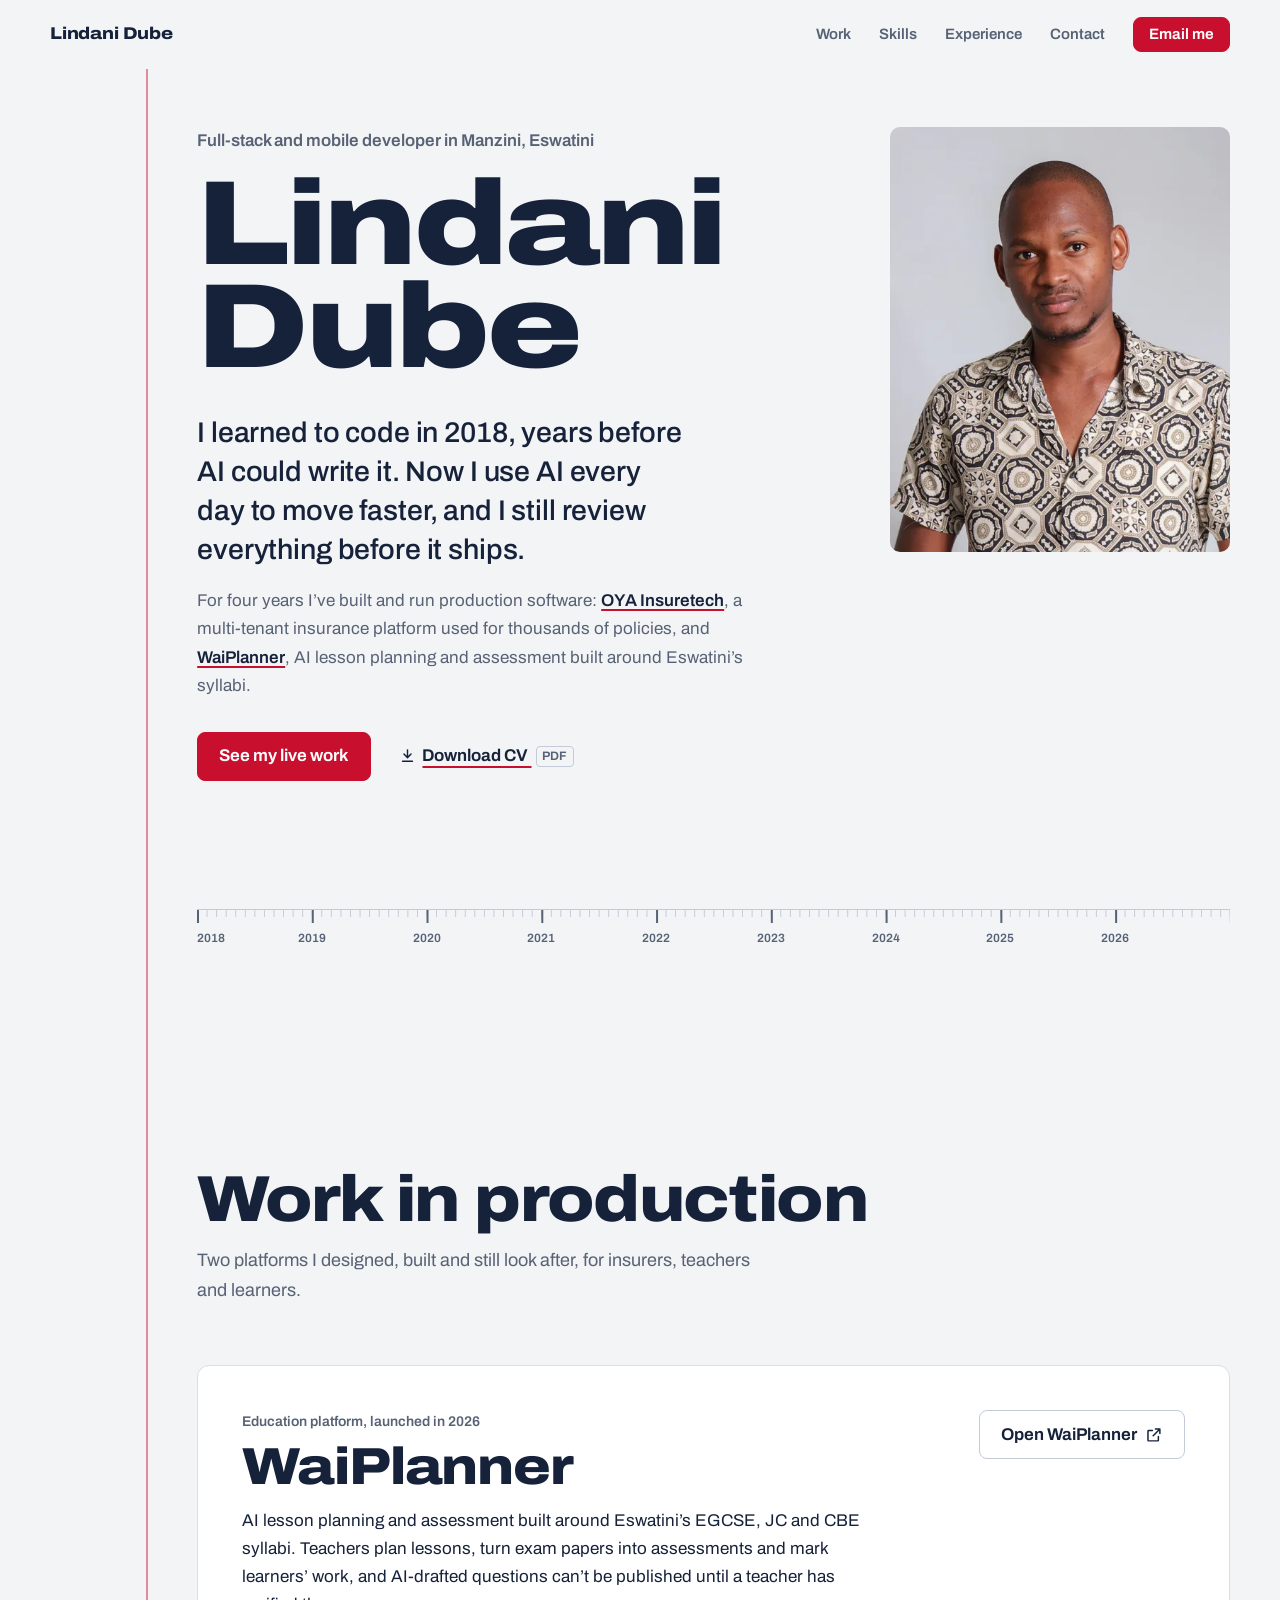
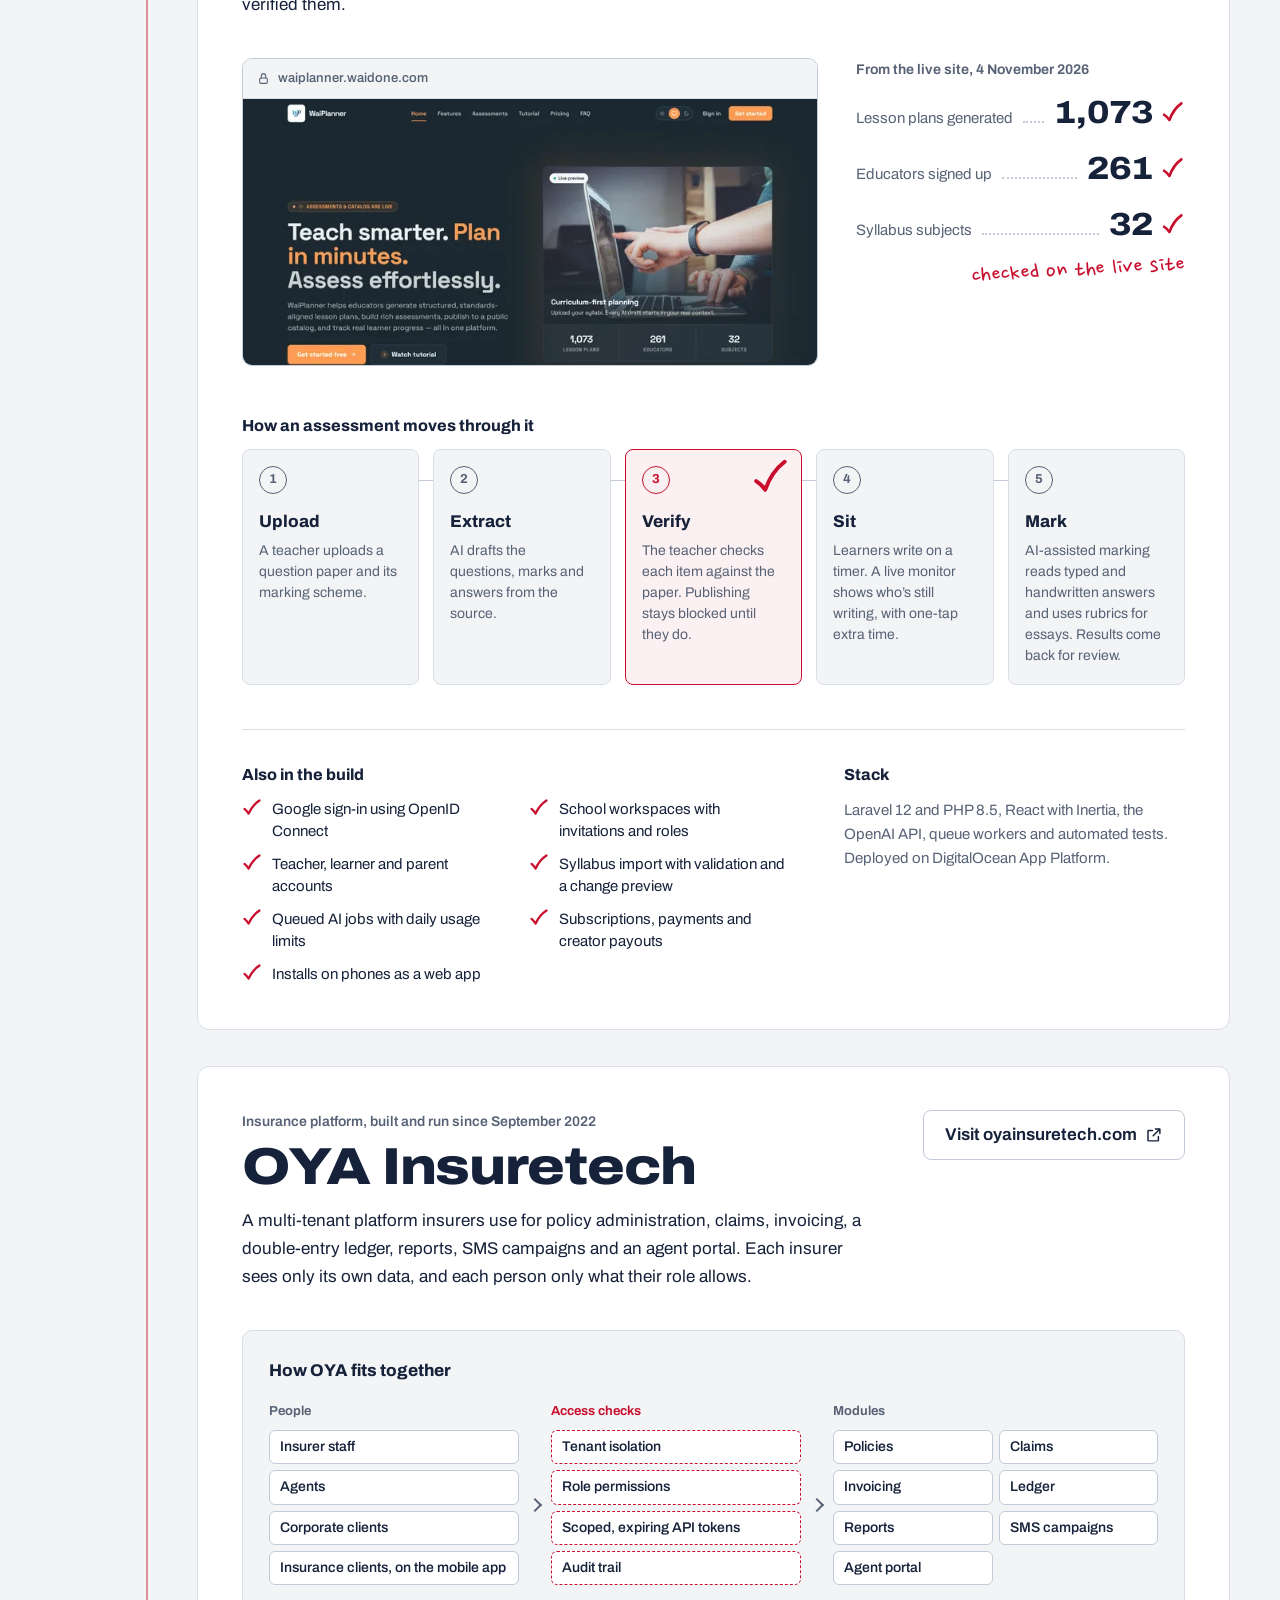
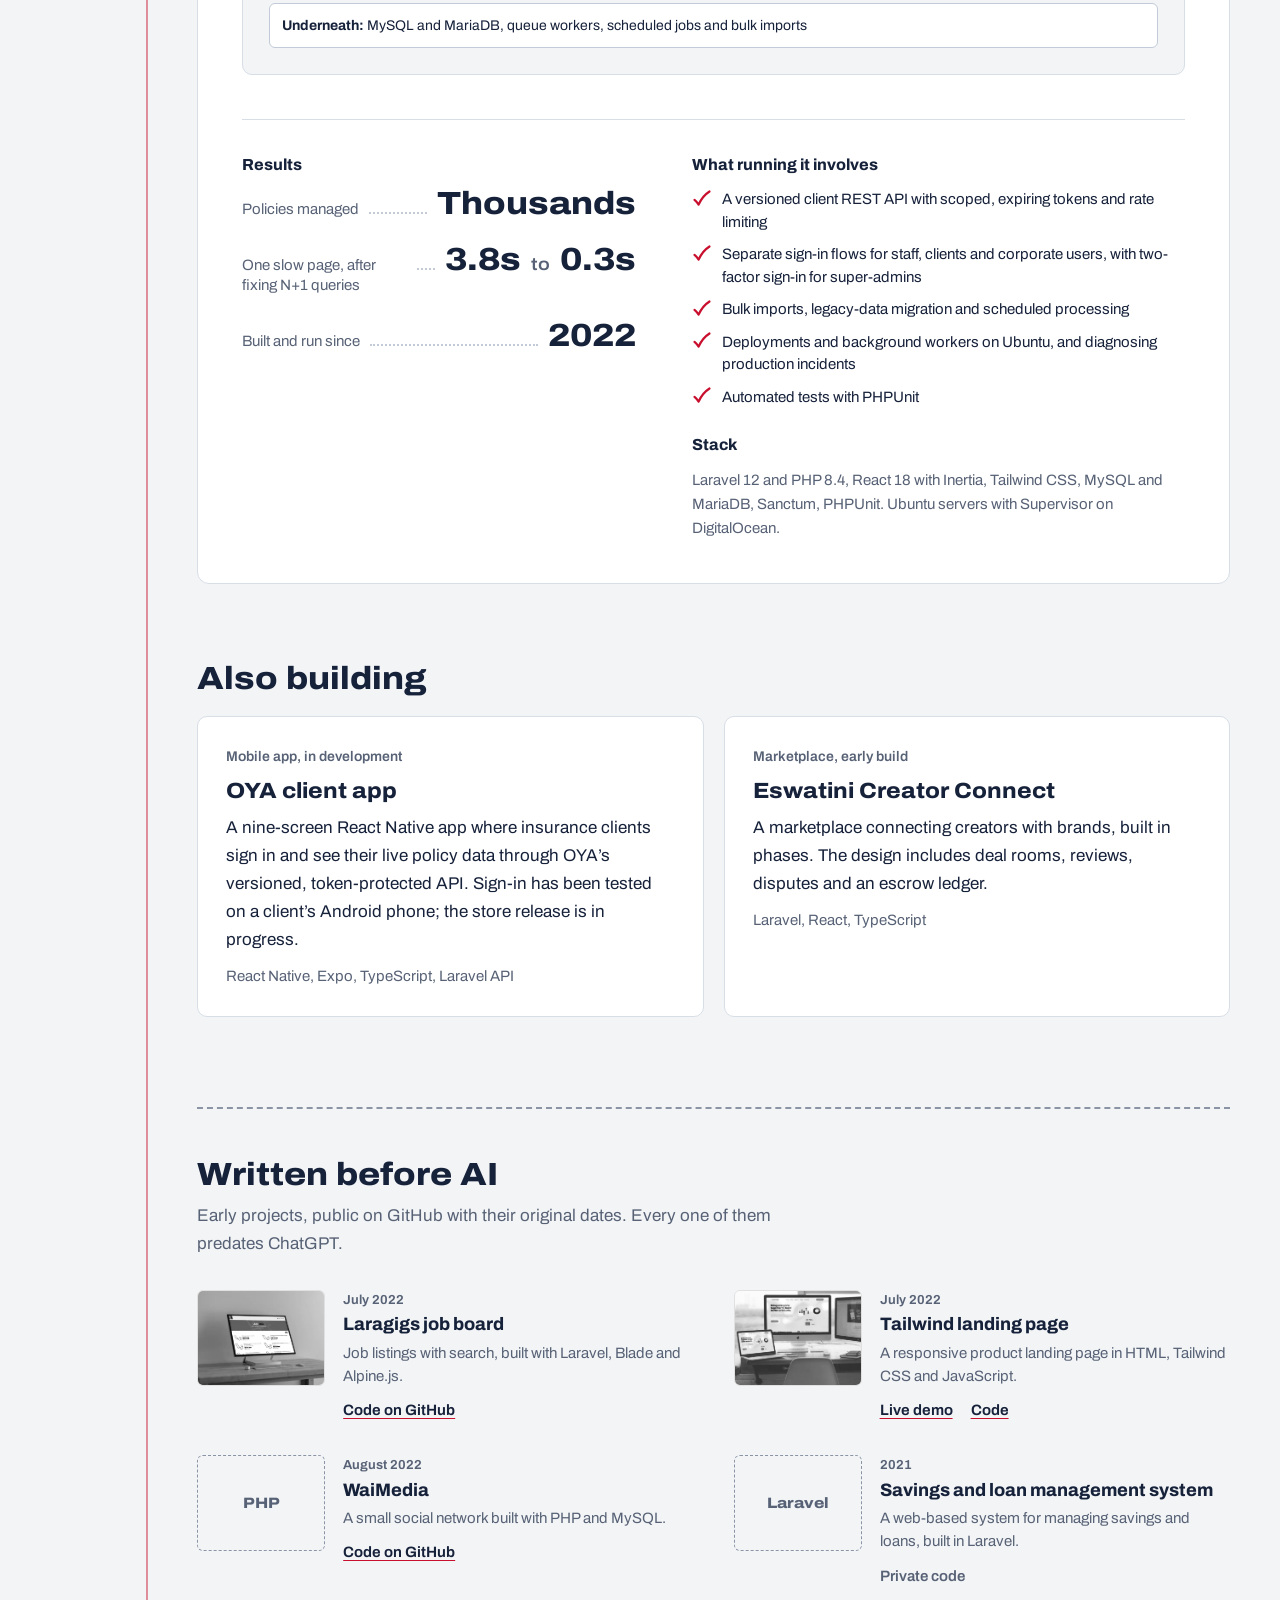
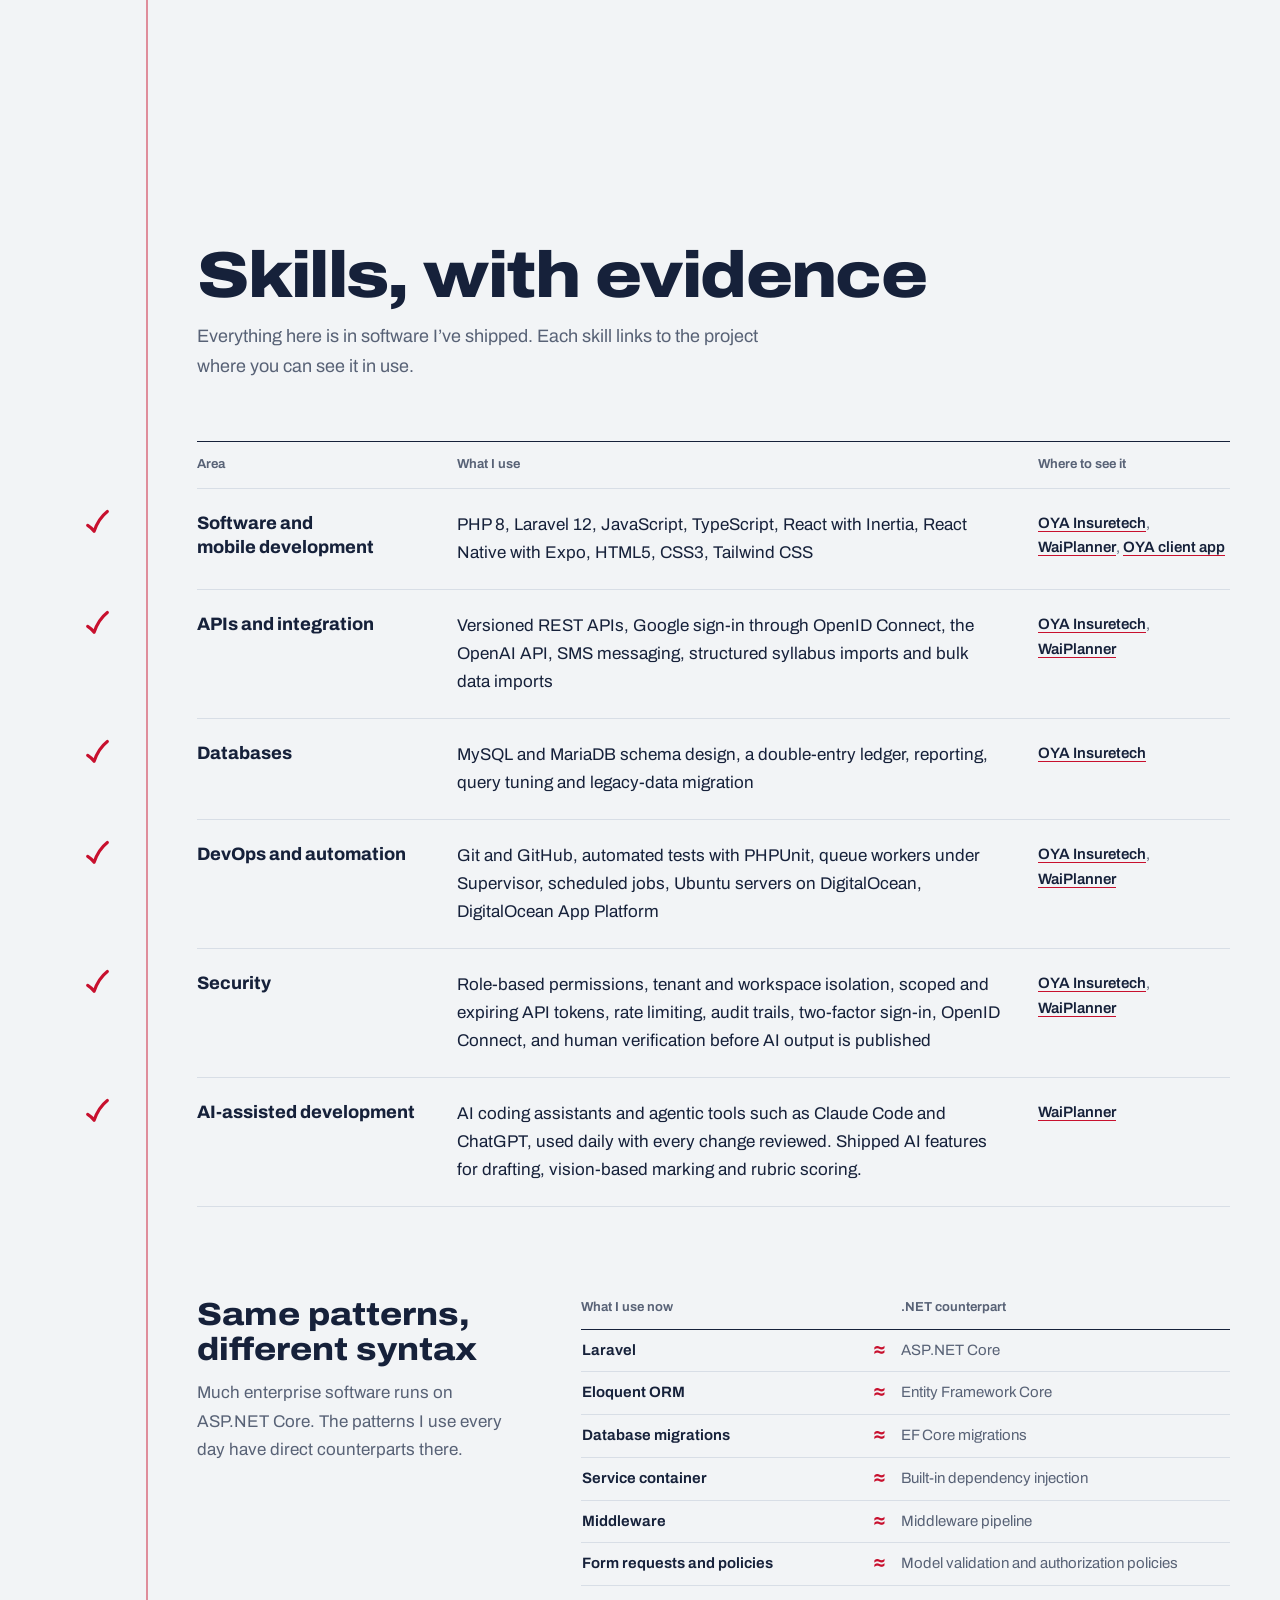
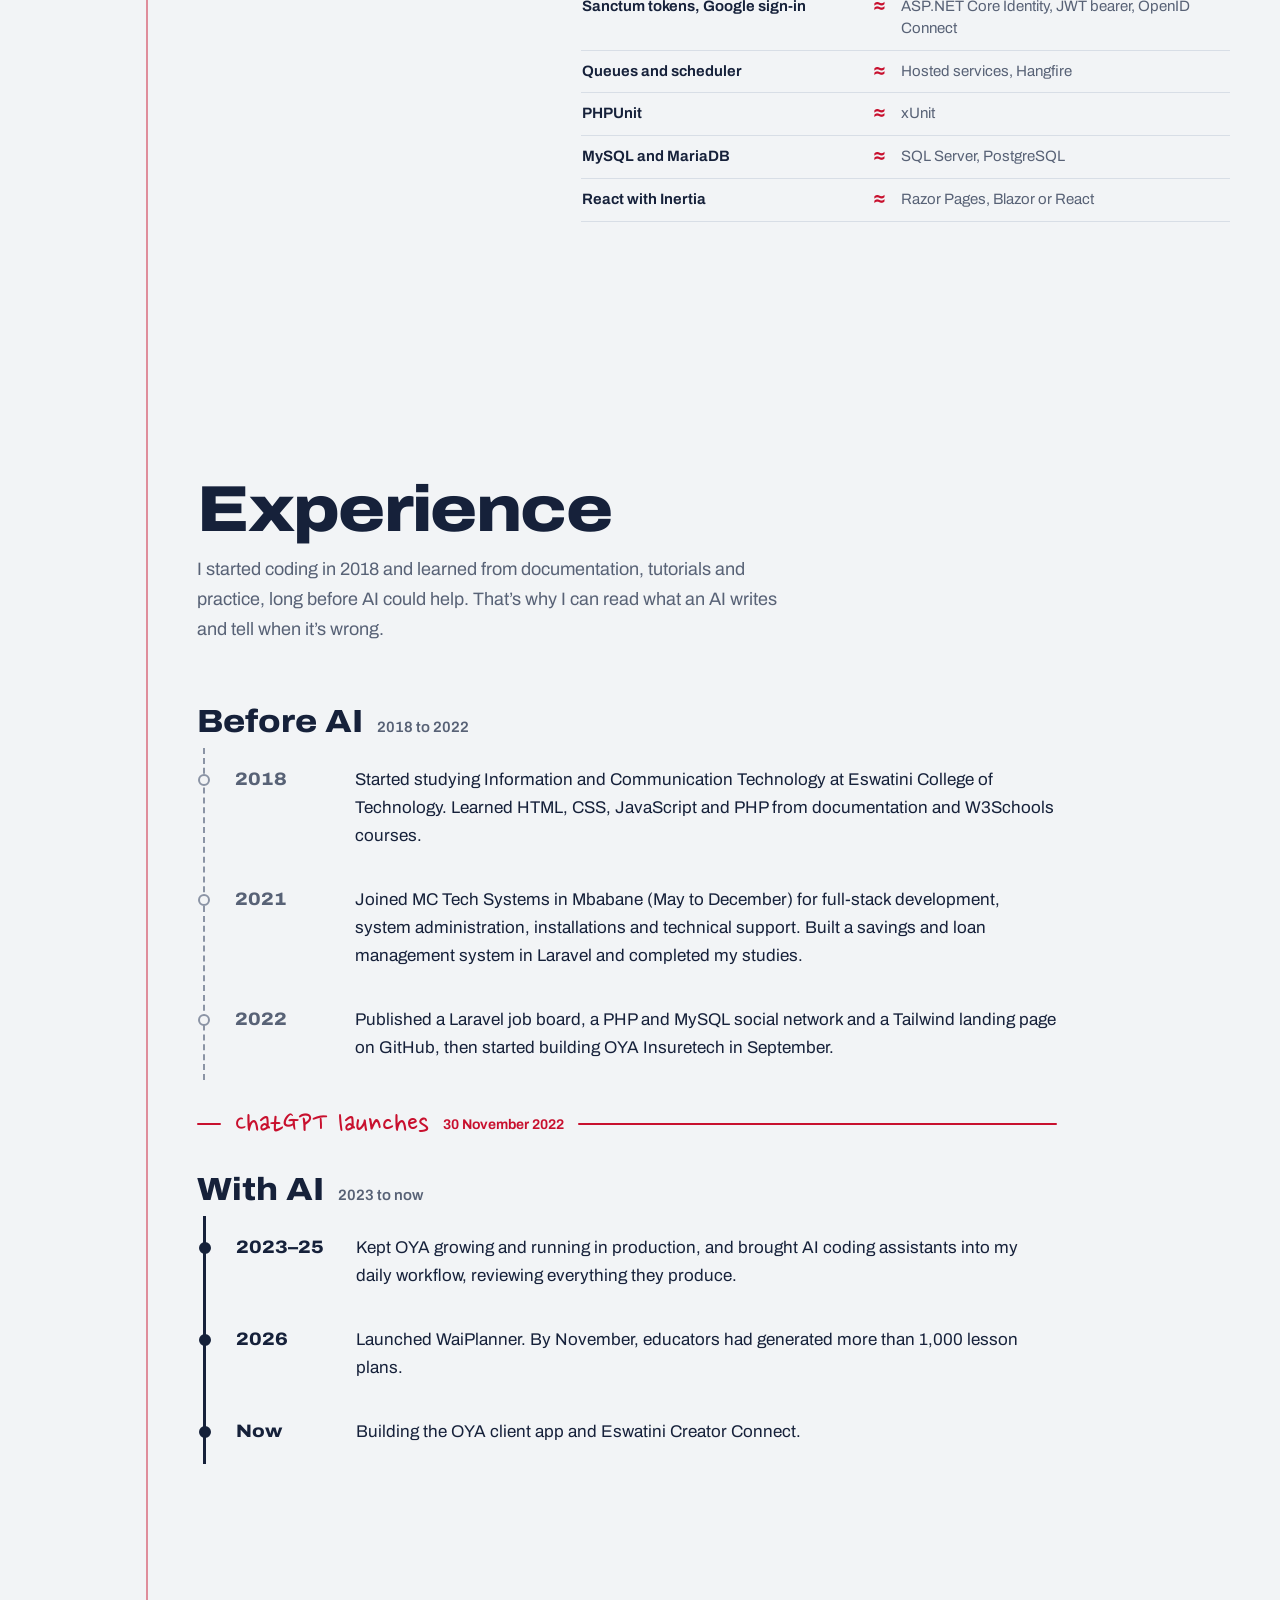
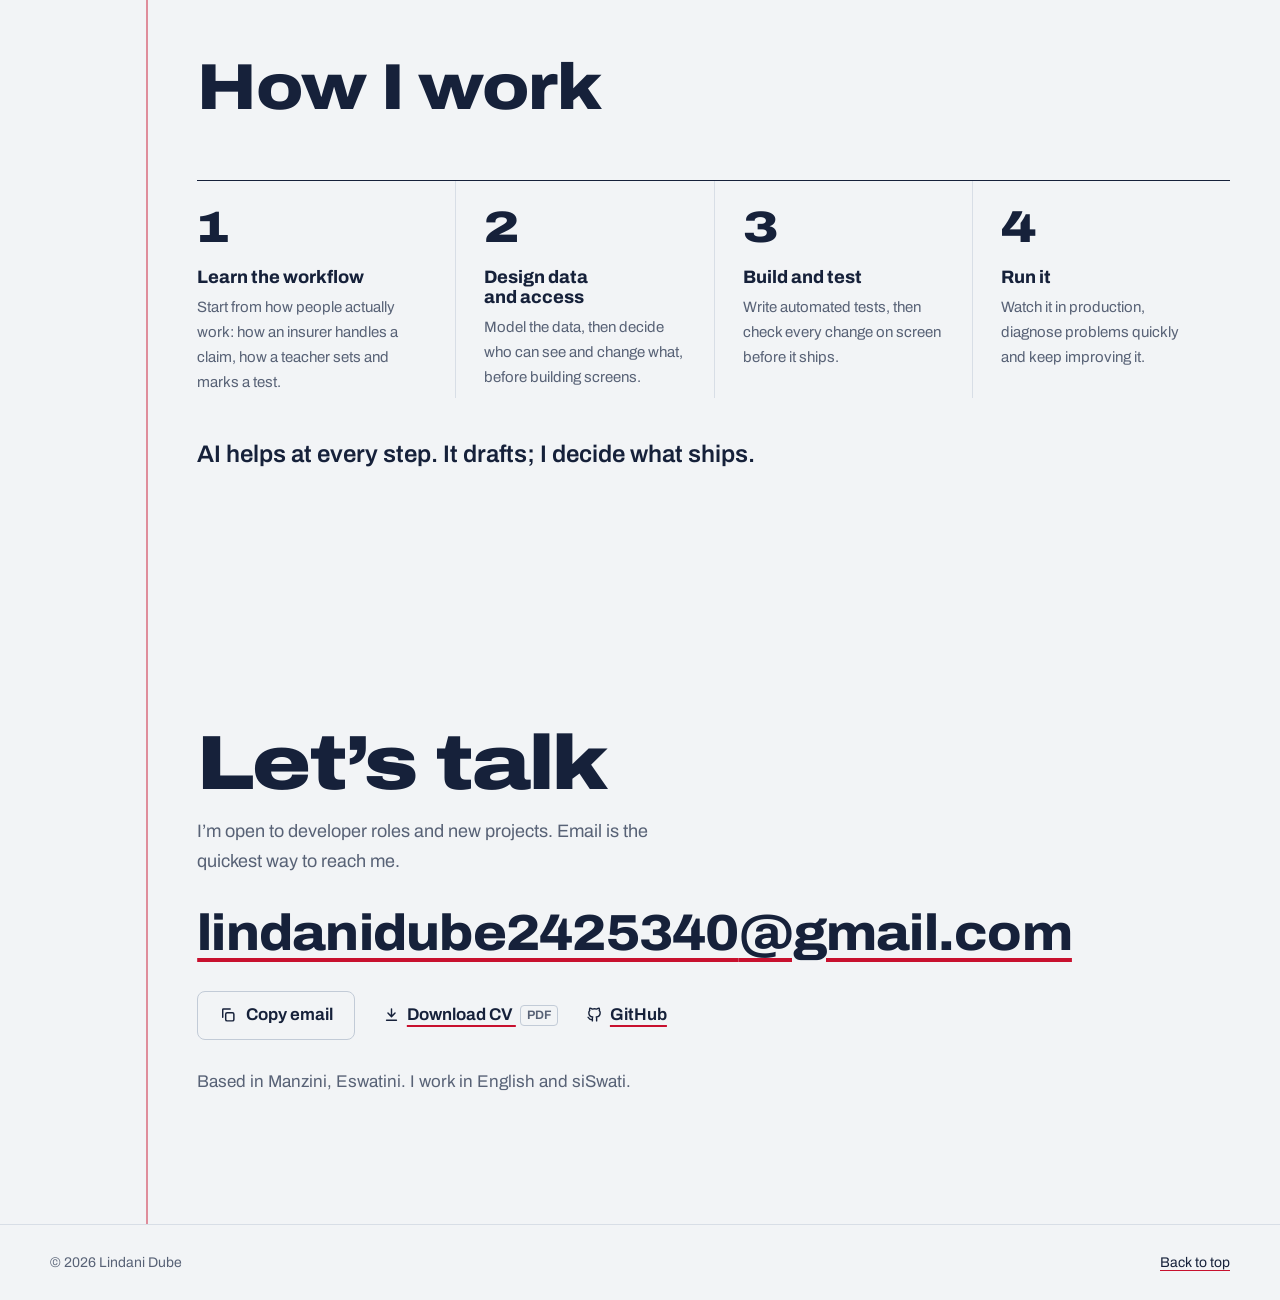
==== index.html @ 98190cbb "Publish portfolio site Static copy of the portfolio redesign from the private my-portfolio repo: pag" ====
<!doctype html>
<html lang="en">
  <head>
    <meta charset="utf-8" />
    <meta name="viewport" content="width=device-width, initial-scale=1" />
    <title>Lindani Dube | Full-stack and Mobile Developer, Eswatini</title>
    <meta
      name="description"
      content="Full-stack and mobile developer in Manzini, Eswatini, coding since 2018. I build and run production systems: OYA Insuretech, a multi-tenant insurance platform, and WaiPlanner, AI lesson planning and assessment for Eswatini's syllabi."
    />
    <meta name="author" content="Lindani Dube" />
    <meta name="color-scheme" content="light dark" />
    <meta name="theme-color" content="#f2f4f6" media="(prefers-color-scheme: light)" />
    <meta name="theme-color" content="#0f1522" media="(prefers-color-scheme: dark)" />
    <meta property="og:type" content="profile" />
    <meta property="og:title" content="Lindani Dube, full-stack and mobile developer" />
    <meta
      property="og:description"
      content="Coding since 2018, years before AI could write it. I build and run OYA Insuretech and WaiPlanner."
    />
    <link rel="icon" href="svgs/favicon.svg" type="image/svg+xml" />
    <link rel="alternate icon" href="svgs/favicon.ico" />
    <link rel="preconnect" href="https://fonts.googleapis.com" />
    <link rel="preconnect" href="https://fonts.gstatic.com" crossorigin />
    <link
      rel="stylesheet"
      href="https://fonts.googleapis.com/css2?family=Archivo:wdth,wght@62..125,100..900&family=Nanum+Pen+Script&display=swap"
    />
    <link rel="stylesheet" href="style.css" />
    <script>
      document.documentElement.classList.add("js");
      // If script.js never runs, drop the animation gate so the timeline still shows.
      setTimeout(function () {
        if (!window.__portfolioReady) document.documentElement.classList.remove("js");
      }, 3000);
    </script>
    <script src="script.js" defer></script>
    <script type="application/ld+json">
      {
        "@context": "https://schema.org",
        "@type": "Person",
        "name": "Lindani Dube",
        "jobTitle": "Full-stack and mobile developer",
        "email": "mailto:lindanidube2425340@gmail.com",
        "address": {
          "@type": "PostalAddress",
          "addressLocality": "Manzini",
          "addressCountry": "SZ"
        },
        "alumniOf": {
          "@type": "CollegeOrUniversity",
          "name": "Eswatini College of Technology"
        },
        "knowsLanguage": ["English", "siSwati"],
        "sameAs": ["https://github.com/LixnSwizz"],
        "knowsAbout": [
          "Laravel",
          "PHP",
          "React",
          "React Native",
          "TypeScript",
          "MySQL",
          "REST APIs",
          "OpenID Connect",
          "AI-assisted software development"
        ]
      }
    </script>
  </head>
  <body>
    <svg class="sprite" aria-hidden="true" xmlns="http://www.w3.org/2000/svg">
      <symbol id="i-external" viewBox="0 0 24 24">
        <path d="M14 4h6v6M20 4l-9 9M18 14v5a1 1 0 0 1-1 1H5a1 1 0 0 1-1-1V7a1 1 0 0 1 1-1h5" />
      </symbol>
      <symbol id="i-tick" viewBox="0 0 32 32">
        <path d="M4 17.5c2.6 2 4.7 4.4 6.6 7.4C14.5 16.3 19.6 9.3 28 4" />
      </symbol>
      <symbol id="i-copy" viewBox="0 0 24 24">
        <rect x="9" y="9" width="11" height="11" rx="2" />
        <path d="M5 15V5a1 1 0 0 1 1-1h9" />
      </symbol>
      <symbol id="i-download" viewBox="0 0 24 24">
        <path d="M12 4v11M7 10l5 5 5-5M5 20h14" />
      </symbol>
      <symbol id="i-github" viewBox="0 0 24 24">
        <path
          d="M9 19c-4.3 1.4-4.3-2.5-6-3m12 5v-3.5c0-1 .1-1.4-.5-2 2.8-.3 5.5-1.4 5.5-6a4.6 4.6 0 0 0-1.3-3.2 4.2 4.2 0 0 0-.1-3.2s-1.1-.3-3.5 1.3a12.3 12.3 0 0 0-6.2 0C6.5 2.8 5.4 3.1 5.4 3.1a4.2 4.2 0 0 0-.1 3.2A4.6 4.6 0 0 0 4 9.5c0 4.6 2.7 5.7 5.5 6-.6.6-.6 1.2-.5 2V21"
        />
      </symbol>
      <symbol id="i-lock" viewBox="0 0 24 24">
        <rect x="5" y="11" width="14" height="10" rx="2" />
        <path d="M8 11V7a4 4 0 0 1 8 0v4" />
      </symbol>
    </svg>

    <a class="skip-link" href="#main">Skip to content</a>

    <header class="site-header">
      <div class="wrap header-bar">
        <a class="wordmark" href="#top">Lindani Dube</a>
        <button
          class="nav-toggle"
          type="button"
          aria-expanded="false"
          aria-controls="site-nav"
        >
          Menu
        </button>
        <nav class="site-nav" id="site-nav" aria-label="Main">
          <a href="#work">Work</a>
          <a href="#skills">Skills</a>
          <a href="#experience">Experience</a>
          <a href="#contact">Contact</a>
          <a class="btn btn-small" href="mailto:lindanidube2425340@gmail.com">Email me</a>
        </nav>
      </div>
    </header>

    <main id="main" class="script">
      <!-- Hero -->
      <section class="hero" id="top" aria-labelledby="name">
        <div class="wrap row">
          <div class="body hero-grid">
            <div class="hero-text">
              <p class="hero-role">Full-stack and mobile developer in Manzini, Eswatini</p>
              <h1 class="name" id="name">Lindani <br />Dube</h1>
              <p class="lede">
                I learned to code in 2018, years before AI could write it. Now I
                use AI every day to move faster, and I still review everything
                before it ships.
              </p>
              <p class="hero-support">
                For four years I’ve built and run production software:
                <a href="#oya">OYA Insuretech</a>, a multi-tenant insurance
                platform used for thousands of policies, and
                <a href="#waiplanner">WaiPlanner</a>, AI lesson planning and
                assessment built around Eswatini’s syllabi.
              </p>
              <div class="hero-actions">
                <a class="btn" href="#work">See my live work</a>
                <a class="link link-icon" href="data/lindani-dube-resume.pdf" download
                  ><svg class="icon" aria-hidden="true"><use href="#i-download" /></svg>Download CV
                  <span class="link-note">PDF</span></a
                >
              </div>
            </div>

            <figure class="portrait">
              <picture>
                <source
                  type="image/webp"
                  srcset="images/lindani-dube-480.webp 480w, images/lindani-dube-960.webp 960w"
                  sizes="(min-width: 760px) 340px, 300px"
                />
                <img
                  src="images/lindani-dube-960.jpg"
                  width="960"
                  height="1200"
                  fetchpriority="high"
                  alt="Lindani Dube in a patterned short-sleeved shirt against a grey studio background"
                />
              </picture>
            </figure>

            <div
              class="ruler"
              role="img"
              aria-label="Timeline from 2018 to 2026: I started coding in 2018, about four years before ChatGPT launched on 30 November 2022, and I have built with AI tools for the four years since."
            >
              <span class="ruler-scale"></span>
              <span class="ruler-line ruler-pencil"></span>
              <span class="ruler-line ruler-ink"></span>
              <span class="ruler-dot ruler-start"></span>
              <span class="ruler-dot ruler-now"></span>
              <span class="ruler-ai">
                <span class="ruler-ai-label">
                  <span class="pen">ChatGPT launches</span>
                  <small>30 Nov 2022</small>
                </span>
              </span>
              <span class="ruler-caption ruler-caption-before">
                <span class="long">Four years of coding before it</span>
                <span class="short">Before AI</span>
              </span>
              <span class="ruler-caption ruler-caption-after">
                <span class="long">Four years building with it</span>
                <span class="short">With AI</span>
              </span>
              <span class="ruler-now-label">Now</span>
              <span class="ruler-year ruler-year-first" style="--i: 0">2018</span>
              <span class="ruler-year minor" style="--i: 1">2019</span>
              <span class="ruler-year" style="--i: 2">2020</span>
              <span class="ruler-year minor" style="--i: 3">2021</span>
              <span class="ruler-year" style="--i: 4">2022</span>
              <span class="ruler-year minor" style="--i: 5">2023</span>
              <span class="ruler-year" style="--i: 6">2024</span>
              <span class="ruler-year minor" style="--i: 7">2025</span>
              <span class="ruler-year" style="--i: 8">2026</span>
            </div>
          </div>
        </div>
      </section>

      <!-- Work -->
      <section class="section" id="work" aria-labelledby="work-title">
        <div class="wrap row">
          <div class="body">
            <header class="section-head">
              <h2 id="work-title">Work in production</h2>
              <p>
                Two platforms I designed, built and still look after, for
                insurers, teachers and learners.
              </p>
            </header>

            <!-- WaiPlanner -->
            <article class="sheet case" id="waiplanner" aria-labelledby="wp-title">
              <div class="case-head">
                <div class="case-intro">
                  <p class="case-meta">Education platform, launched in 2026</p>
                  <h3 id="wp-title">WaiPlanner</h3>
                  <p class="case-summary">
                    AI lesson planning and assessment built around Eswatini’s
                    EGCSE, JC and CBE syllabi. Teachers plan lessons, turn exam
                    papers into assessments and mark learners’ work, and
                    AI-drafted questions can’t be published until a teacher has
                    verified them.
                  </p>
                </div>
                <a
                  class="btn btn-quiet"
                  href="https://waiplanner.waidone.com"
                  target="_blank"
                  rel="noopener"
                  >Open WaiPlanner
                  <svg class="icon" aria-hidden="true"><use href="#i-external" /></svg
                  ><span class="sr-only"> (opens in a new tab)</span></a
                >
              </div>

              <div class="case-media">
                <figure class="browser">
                  <div class="browser-bar" aria-hidden="true">
                    <svg class="icon"><use href="#i-lock" /></svg>
                    waiplanner.waidone.com
                  </div>
                  <picture>
                    <source
                      type="image/webp"
                      srcset="images/waiplanner-home-720.webp 720w, images/waiplanner-home-1440.webp 1440w"
                      sizes="(min-width: 1024px) 640px, 92vw"
                    />
                    <img
                      src="images/waiplanner-home-1440.jpg"
                      width="1440"
                      height="666"
                      loading="lazy"
                      decoding="async"
                      alt="WaiPlanner’s home page, “Teach smarter. Plan in minutes. Assess effortlessly.”, beside live counts of lesson plans, educators and subjects"
                    />
                  </picture>
                </figure>

                <div class="marks">
                  <p class="marks-title">From the live site, 4 November 2026</p>
                  <dl class="marks-list marks-checked">
                    <div>
                      <dt>Lesson plans generated</dt>
                      <dd>1,073</dd>
                    </div>
                    <div>
                      <dt>Educators signed up</dt>
                      <dd>261</dd>
                    </div>
                    <div>
                      <dt>Syllabus subjects</dt>
                      <dd>32</dd>
                    </div>
                  </dl>
                  <p class="pen-note marks-pen" aria-hidden="true">checked on the live site</p>
                </div>
              </div>

              <div class="flow-block">
                <h4>How an assessment moves through it</h4>
                <ol class="flow">
                  <li>
                    <strong>Upload</strong>
                    <p>A teacher uploads a question paper and its marking scheme.</p>
                  </li>
                  <li>
                    <strong>Extract</strong>
                    <p>AI drafts the questions, marks and answers from the source.</p>
                  </li>
                  <li class="is-check">
                    <strong>Verify</strong>
                    <p>
                      The teacher checks each item against the paper. Publishing
                      stays blocked until they do.
                    </p>
                    <svg class="flow-tick" aria-hidden="true"><use href="#i-tick" /></svg>
                  </li>
                  <li>
                    <strong>Sit</strong>
                    <p>
                      Learners write on a timer. A live monitor shows who’s
                      still writing, with one-tap extra time.
                    </p>
                  </li>
                  <li>
                    <strong>Mark</strong>
                    <p>
                      AI-assisted marking reads typed and handwritten answers
                      and uses rubrics for essays. Results come back for review.
                    </p>
                  </li>
                </ol>
              </div>

              <div class="case-foot">
                <div>
                  <h4>Also in the build</h4>
                  <ul class="ticks ticks-2col">
                    <li>Google sign-in using OpenID Connect</li>
                    <li>School workspaces with invitations and roles</li>
                    <li>Teacher, learner and parent accounts</li>
                    <li>Syllabus import with validation and a change preview</li>
                    <li>Queued AI jobs with daily usage limits</li>
                    <li>Subscriptions, payments and creator payouts</li>
                    <li>Installs on phones as a web app</li>
                  </ul>
                </div>
                <div>
                  <h4>Stack</h4>
                  <p class="stack">
                    Laravel 12 and PHP 8.5, React with Inertia, the OpenAI API,
                    queue workers and automated tests. Deployed on DigitalOcean
                    App Platform.
                  </p>
                </div>
              </div>
            </article>

            <!-- OYA Insuretech -->
            <article class="sheet case" id="oya" aria-labelledby="oya-title">
              <div class="case-head">
                <div class="case-intro">
                  <p class="case-meta">Insurance platform, built and run since September 2022</p>
                  <h3 id="oya-title">OYA Insuretech</h3>
                  <p class="case-summary">
                    A multi-tenant platform insurers use for policy
                    administration, claims, invoicing, a double-entry ledger,
                    reports, SMS campaigns and an agent portal. Each insurer
                    sees only its own data, and each person only what their
                    role allows.
                  </p>
                </div>
                <a
                  class="btn btn-quiet"
                  href="https://oyainsuretech.com"
                  target="_blank"
                  rel="noopener"
                  >Visit oyainsuretech.com
                  <svg class="icon" aria-hidden="true"><use href="#i-external" /></svg
                  ><span class="sr-only"> (opens in a new tab)</span></a
                >
              </div>

              <div class="case-media case-media-full">
                <figure class="system">
                  <figcaption>How OYA fits together</figcaption>
                  <div class="system-cols">
                    <div class="system-col">
                      <p class="system-label">People</p>
                      <ul>
                        <li>Insurer staff</li>
                        <li>Agents</li>
                        <li>Corporate clients</li>
                        <li>Insurance clients, on the mobile app</li>
                      </ul>
                    </div>
                    <div class="system-col system-gate">
                      <p class="system-label">Access checks</p>
                      <ul>
                        <li>Tenant isolation</li>
                        <li>Role permissions</li>
                        <li>Scoped, expiring API tokens</li>
                        <li>Audit trail</li>
                      </ul>
                    </div>
                    <div class="system-col">
                      <p class="system-label">Modules</p>
                      <ul class="system-modules">
                        <li>Policies</li>
                        <li>Claims</li>
                        <li>Invoicing</li>
                        <li>Ledger</li>
                        <li>Reports</li>
                        <li>SMS campaigns</li>
                        <li>Agent portal</li>
                      </ul>
                    </div>
                  </div>
                  <p class="system-base">
                    <strong>Underneath:</strong> MySQL and MariaDB, queue
                    workers, scheduled jobs and bulk imports
                  </p>
                </figure>
              </div>

              <div class="case-foot case-foot-results">
                <div>
                  <h4>Results</h4>
                  <dl class="marks-list">
                    <div>
                      <dt>Policies managed</dt>
                      <dd>Thousands</dd>
                    </div>
                    <div>
                      <dt>One slow page, after fixing N+1 queries</dt>
                      <dd>3.8s <span class="dd-to">to</span> 0.3s</dd>
                    </div>
                    <div>
                      <dt>Built and run since</dt>
                      <dd>2022</dd>
                    </div>
                  </dl>
                </div>
                <div>
                  <h4>What running it involves</h4>
                  <ul class="ticks">
                    <li>A versioned client REST API with scoped, expiring tokens and rate limiting</li>
                    <li>Separate sign-in flows for staff, clients and corporate users, with two-factor sign-in for super-admins</li>
                    <li>Bulk imports, legacy-data migration and scheduled processing</li>
                    <li>Deployments and background workers on Ubuntu, and diagnosing production incidents</li>
                    <li>Automated tests with PHPUnit</li>
                  </ul>
                  <h4 class="foot-subhead">Stack</h4>
                  <p class="stack">
                    Laravel 12 and PHP 8.4, React 18 with Inertia, Tailwind CSS,
                    MySQL and MariaDB, Sanctum, PHPUnit. Ubuntu servers with
                    Supervisor on DigitalOcean.
                  </p>
                </div>
              </div>
            </article>

            <!-- Also building -->
            <div class="also">
              <h3>Also building</h3>
              <div class="also-grid">
                <article class="also-item" id="oya-app">
                  <p class="case-meta">Mobile app, in development</p>
                  <h4>OYA client app</h4>
                  <p>
                    A nine-screen React Native app where insurance clients sign
                    in and see their live policy data through OYA’s versioned,
                    token-protected API. Sign-in has been tested on a client’s
                    Android phone; the store release is in progress.
                  </p>
                  <p class="stack">React Native, Expo, TypeScript, Laravel API</p>
                </article>
                <article class="also-item" id="creator-connect">
                  <p class="case-meta">Marketplace, early build</p>
                  <h4>Eswatini Creator Connect</h4>
                  <p>
                    A marketplace connecting creators with brands, built in
                    phases. The design includes deal rooms, reviews, disputes
                    and an escrow ledger.
                  </p>
                  <p class="stack">Laravel, React, TypeScript</p>
                </article>
              </div>
            </div>

            <!-- Before AI -->
            <div class="before-ai" id="before-ai">
              <div class="before-ai-head">
                <h3>Written before AI</h3>
                <p>
                  Early projects, public on GitHub with their original dates.
                  Every one of them predates ChatGPT.
                </p>
              </div>
              <ul class="archive">
                <li class="archive-item">
                  <img
                    class="archive-thumb"
                    src="images/laragigs.webp"
                    width="591"
                    height="443"
                    loading="lazy"
                    decoding="async"
                    alt="Laragigs job board shown on a desktop monitor"
                  />
                  <div>
                    <p class="archive-date"><time datetime="2022-07">July 2022</time></p>
                    <h4>Laragigs job board</h4>
                    <p>Job listings with search, built with Laravel, Blade and Alpine.js.</p>
                    <p class="archive-links">
                      <a href="https://github.com/LixnSwizz/job-listing-app" target="_blank" rel="noopener"
                        >Code on GitHub<span class="sr-only"> (opens in a new tab)</span></a
                      >
                    </p>
                  </div>
                </li>
                <li class="archive-item">
                  <img
                    class="archive-thumb"
                    src="images/landing-page.webp"
                    width="591"
                    height="443"
                    loading="lazy"
                    decoding="async"
                    alt="Product landing page shown on a laptop and a desktop monitor"
                  />
                  <div>
                    <p class="archive-date"><time datetime="2022-07">July 2022</time></p>
                    <h4>Tailwind landing page</h4>
                    <p>A responsive product landing page in HTML, Tailwind CSS and JavaScript.</p>
                    <p class="archive-links">
                      <a href="https://tailwind-landing-page.pages.dev/" target="_blank" rel="noopener"
                        >Live demo<span class="sr-only"> (opens in a new tab)</span></a
                      >
                      <a href="https://github.com/LixnSwizz/tailwind-landing-page" target="_blank" rel="noopener"
                        >Code<span class="sr-only"> on GitHub (opens in a new tab)</span></a
                      >
                    </p>
                  </div>
                </li>
                <li class="archive-item">
                  <span class="archive-thumb archive-glyph" aria-hidden="true">PHP</span>
                  <div>
                    <p class="archive-date"><time datetime="2022-08">August 2022</time></p>
                    <h4>WaiMedia</h4>
                    <p>A small social network built with PHP and MySQL.</p>
                    <p class="archive-links">
                      <a href="https://github.com/LixnSwizz/WaiMedia" target="_blank" rel="noopener"
                        >Code on GitHub<span class="sr-only"> (opens in a new tab)</span></a
                      >
                    </p>
                  </div>
                </li>
                <li class="archive-item">
                  <span class="archive-thumb archive-glyph" aria-hidden="true">Laravel</span>
                  <div>
                    <p class="archive-date"><time datetime="2021">2021</time></p>
                    <h4>Savings and loan management system</h4>
                    <p>A web-based system for managing savings and loans, built in Laravel.</p>
                    <p class="archive-links"><span>Private code</span></p>
                  </div>
                </li>
              </ul>
            </div>
          </div>
        </div>
      </section>

      <!-- Skills -->
      <section class="section" id="skills" aria-labelledby="skills-title">
        <div class="wrap row">
          <div class="body">
            <header class="section-head">
              <h2 id="skills-title">Skills, with evidence</h2>
              <p>
                Everything here is in software I’ve shipped. Each skill links to
                the project where you can see it in use.
              </p>
            </header>

            <div class="evidence">
              <div class="evidence-head" aria-hidden="true">
                <span>Area</span><span>What I use</span><span>Where to see it</span>
              </div>
              <div class="evidence-row">
                <h3>Software and mobile development</h3>
                <p>
                  PHP 8, Laravel 12, JavaScript, TypeScript, React with Inertia,
                  React Native with Expo, HTML5, CSS3, Tailwind CSS
                </p>
                <p class="evidence-where">
                  <a href="#oya">OYA Insuretech</a>, <a href="#waiplanner">WaiPlanner</a>,
                  <a href="#oya-app">OYA client app</a>
                </p>
              </div>
              <div class="evidence-row">
                <h3>APIs and integration</h3>
                <p>
                  Versioned REST APIs, Google sign-in through OpenID Connect,
                  the OpenAI API, SMS messaging, structured syllabus imports and
                  bulk data imports
                </p>
                <p class="evidence-where">
                  <a href="#oya">OYA Insuretech</a>, <a href="#waiplanner">WaiPlanner</a>
                </p>
              </div>
              <div class="evidence-row">
                <h3>Databases</h3>
                <p>
                  MySQL and MariaDB schema design, a double-entry ledger,
                  reporting, query tuning and legacy-data migration
                </p>
                <p class="evidence-where"><a href="#oya">OYA Insuretech</a></p>
              </div>
              <div class="evidence-row">
                <h3>DevOps and automation</h3>
                <p>
                  Git and GitHub, automated tests with PHPUnit, queue workers
                  under Supervisor, scheduled jobs, Ubuntu servers on
                  DigitalOcean, DigitalOcean App Platform
                </p>
                <p class="evidence-where">
                  <a href="#oya">OYA Insuretech</a>, <a href="#waiplanner">WaiPlanner</a>
                </p>
              </div>
              <div class="evidence-row">
                <h3>Security</h3>
                <p>
                  Role-based permissions, tenant and workspace isolation, scoped
                  and expiring API tokens, rate limiting, audit trails,
                  two-factor sign-in, OpenID Connect, and human verification
                  before AI output is published
                </p>
                <p class="evidence-where">
                  <a href="#oya">OYA Insuretech</a>, <a href="#waiplanner">WaiPlanner</a>
                </p>
              </div>
              <div class="evidence-row">
                <h3>AI-assisted development</h3>
                <p>
                  AI coding assistants and agentic tools such as Claude Code and
                  ChatGPT, used daily with every change reviewed. Shipped AI
                  features for drafting, vision-based marking and rubric scoring.
                </p>
                <p class="evidence-where"><a href="#waiplanner">WaiPlanner</a></p>
              </div>
            </div>

            <div class="bridge">
              <div class="bridge-intro">
                <h3>Same patterns, different syntax</h3>
                <p>
                  Much enterprise software runs on ASP.NET Core. The patterns I
                  use every day have direct counterparts there.
                </p>
              </div>
              <table class="bridge-table">
                <thead>
                  <tr>
                    <th scope="col">What I use now</th>
                    <th scope="col">.NET counterpart</th>
                  </tr>
                </thead>
                <tbody>
                  <tr><td>Laravel</td><td>ASP.NET Core</td></tr>
                  <tr><td>Eloquent ORM</td><td>Entity Framework Core</td></tr>
                  <tr><td>Database migrations</td><td>EF Core migrations</td></tr>
                  <tr><td>Service container</td><td>Built-in dependency injection</td></tr>
                  <tr><td>Middleware</td><td>Middleware pipeline</td></tr>
                  <tr><td>Form requests and policies</td><td>Model validation and authorization policies</td></tr>
                  <tr><td>Sanctum tokens, Google sign-in</td><td>ASP.NET Core Identity, JWT bearer, OpenID Connect</td></tr>
                  <tr><td>Queues and scheduler</td><td>Hosted services, Hangfire</td></tr>
                  <tr><td>PHPUnit</td><td>xUnit</td></tr>
                  <tr><td>MySQL and MariaDB</td><td>SQL Server, PostgreSQL</td></tr>
                  <tr><td>React with Inertia</td><td>Razor Pages, Blazor or React</td></tr>
                </tbody>
              </table>
            </div>
          </div>
        </div>
      </section>

      <!-- Experience -->
      <section class="section" id="experience" aria-labelledby="experience-title">
        <div class="wrap row">
          <div class="body">
            <header class="section-head">
              <h2 id="experience-title">Experience</h2>
              <p>
                I started coding in 2018 and learned from documentation,
                tutorials and practice, long before AI could help. That’s why I
                can read what an AI writes and tell when it’s wrong.
              </p>
            </header>

            <div class="story">
              <div class="era era-before">
                <h3 class="era-name">Before AI <span>2018 to 2022</span></h3>
                <ol class="story-items">
                  <li>
                    <span class="story-year">2018</span>
                    <p>
                      Started studying Information and Communication Technology
                      at Eswatini College of Technology. Learned HTML, CSS,
                      JavaScript and PHP from documentation and W3Schools courses.
                    </p>
                  </li>
                  <li>
                    <span class="story-year">2021</span>
                    <p>
                      Joined MC Tech Systems in Mbabane (May to December) for
                      full-stack development, system administration,
                      installations and technical support. Built a savings and
                      loan management system in Laravel and completed my
                      studies.
                    </p>
                  </li>
                  <li>
                    <span class="story-year">2022</span>
                    <p>
                      Published a Laravel job board, a PHP and MySQL social
                      network and a Tailwind landing page on GitHub, then
                      started building OYA Insuretech in September.
                    </p>
                  </li>
                </ol>
              </div>

              <p class="era-break">
                <span class="pen">ChatGPT launches</span>
                <span class="era-break-date">30 November 2022</span>
              </p>

              <div class="era era-with">
                <h3 class="era-name">With AI <span>2023 to now</span></h3>
                <ol class="story-items">
                  <li>
                    <span class="story-year">2023–25</span>
                    <p>
                      Kept OYA growing and running in production, and brought AI
                      coding assistants into my daily workflow, reviewing
                      everything they produce.
                    </p>
                  </li>
                  <li>
                    <span class="story-year">2026</span>
                    <p>
                      Launched WaiPlanner. By November, educators had generated
                      more than 1,000 lesson plans.
                    </p>
                  </li>
                  <li>
                    <span class="story-year">Now</span>
                    <p>Building the OYA client app and Eswatini Creator Connect.</p>
                  </li>
                </ol>
              </div>
            </div>
          </div>
        </div>
      </section>

      <!-- How I work -->
      <section class="section section-tight" id="approach" aria-labelledby="approach-title">
        <div class="wrap row">
          <div class="body">
            <header class="section-head">
              <h2 id="approach-title">How I work</h2>
            </header>
            <ol class="steps">
              <li>
                <h3>Learn the workflow</h3>
                <p>
                  Start from how people actually work: how an insurer handles a
                  claim, how a teacher sets and marks a test.
                </p>
              </li>
              <li>
                <h3>Design data and access</h3>
                <p>
                  Model the data, then decide who can see and change what,
                  before building screens.
                </p>
              </li>
              <li>
                <h3>Build and test</h3>
                <p>
                  Write automated tests, then check every change on screen
                  before it ships.
                </p>
              </li>
              <li>
                <h3>Run it</h3>
                <p>
                  Watch it in production, diagnose problems quickly and keep
                  improving it.
                </p>
              </li>
            </ol>
            <p class="approach-note">
              AI helps at every step. It drafts; I decide what ships.
            </p>
          </div>
        </div>
      </section>

      <!-- Contact -->
      <section class="section contact" id="contact" aria-labelledby="contact-title">
        <div class="wrap row">
          <div class="body">
            <h2 id="contact-title">Let’s talk</h2>
            <p class="contact-lede">
              I’m open to developer roles and new projects. Email is the
              quickest way to reach me.
            </p>
            <a class="contact-email" href="mailto:lindanidube2425340@gmail.com"
              >lindanidube2425340<wbr />@gmail.com</a
            >
            <div class="contact-actions">
              <button class="btn btn-quiet copy-btn" type="button" data-copy="lindanidube2425340@gmail.com">
                <svg class="icon" aria-hidden="true"><use href="#i-copy" /></svg>
                <span class="copy-label">Copy email</span>
              </button>
              <a class="link link-icon" href="data/lindani-dube-resume.pdf" download
                ><svg class="icon" aria-hidden="true"><use href="#i-download" /></svg>Download CV
                <span class="link-note">PDF</span></a
              >
              <a class="link link-icon" href="https://github.com/LixnSwizz" target="_blank" rel="noopener"
                ><svg class="icon" aria-hidden="true"><use href="#i-github" /></svg>GitHub<span class="sr-only">
                  (opens in a new tab)</span
                ></a
              >
              <span class="copy-status" role="status" aria-live="polite"></span>
            </div>
            <p class="contact-meta">Based in Manzini, Eswatini. I work in English and siSwati.</p>
          </div>
        </div>
      </section>
    </main>

    <footer class="site-footer">
      <div class="wrap footer-bar">
        <span>© <span id="year">2026</span> Lindani Dube</span>
        <a href="#top">Back to top</a>
      </div>
    </footer>
  </body>
</html>
---- style.css ----
/* ==========================================================================
   Lindani Dube — portfolio
   Concept: a printed answer script, checked by hand with a red pen.
   ========================================================================== */

/* ---------- Tokens ---------- */
:root {
  --paper: #f2f4f6;
  --sheet: #ffffff;
  --ink: #16213a;
  --pencil: #586276;
  --graphite: #8b94a5;
  --rule: #d8dee6;
  --rule-strong: #c2cbd7;
  --marker: #c8102e;
  --marker-wash: rgb(200 16 46 / 0.06);
  --on-marker: #ffffff;

  --font: "Archivo", "Helvetica Neue", Arial, sans-serif;
  --font-pen: "Nanum Pen Script", "Segoe Print", "Bradley Hand", cursive;

  --max: 1180px;
  --gutter: clamp(16px, 4vw, 32px);
  --margin: 96px;
  --body-pad: clamp(24px, 4vw, 56px);

  --tick: url("data:image/svg+xml,%3Csvg xmlns='http://www.w3.org/2000/svg' viewBox='0 0 32 32'%3E%3Cpath d='M4 17.5c2.6 2 4.7 4.4 6.6 7.4C14.5 16.3 19.6 9.3 28 4' fill='none' stroke='%23000' stroke-width='3.6' stroke-linecap='round' stroke-linejoin='round'/%3E%3C/svg%3E");

  color-scheme: light;
}

@media (prefers-color-scheme: dark) {
  :root {
    --paper: #0f1522;
    --sheet: #151d2c;
    --ink: #e8ecf2;
    --pencil: #a0aabb;
    --graphite: #6b778b;
    --rule: #253045;
    --rule-strong: #34405a;
    --marker: #ff5262;
    --marker-wash: rgb(255 82 98 / 0.08);
    --on-marker: #0f1522;
    color-scheme: dark;
  }
}

/* ---------- Base ---------- */
*,
*::before,
*::after {
  box-sizing: border-box;
}

html {
  -webkit-text-size-adjust: 100%;
  scroll-behavior: smooth;
  scroll-padding-top: 84px;
}

body {
  margin: 0;
  background: var(--paper);
  color: var(--ink);
  font-family: var(--font);
  font-size: 1.0625rem;
  line-height: 1.65;
  -webkit-font-smoothing: antialiased;
  text-rendering: optimizeLegibility;
}

img,
picture,
svg {
  display: block;
  max-width: 100%;
}

img {
  height: auto;
}

a {
  color: inherit;
}

h1,
h2,
h3,
h4,
p,
dl,
dd,
figure {
  margin: 0;
}

h1,
h2,
h3,
h4 {
  font-weight: 750;
  line-height: 1.12;
  text-wrap: balance;
}

ul,
ol {
  margin: 0;
  padding: 0;
}

::selection {
  background: var(--marker);
  color: var(--on-marker);
}

:focus-visible {
  outline: 2px solid var(--marker);
  outline-offset: 3px;
  border-radius: 3px;
}

.sr-only {
  position: absolute;
  width: 1px;
  height: 1px;
  padding: 0;
  margin: -1px;
  overflow: hidden;
  clip: rect(0 0 0 0);
  white-space: nowrap;
  border: 0;
}

.sprite {
  position: absolute;
  width: 0;
  height: 0;
  overflow: hidden;
}

.icon {
  display: inline-block;
  width: 1em;
  height: 1em;
  fill: none;
  stroke: currentColor;
  stroke-width: 2;
  stroke-linecap: round;
  stroke-linejoin: round;
  flex: none;
}

.skip-link {
  position: absolute;
  left: 12px;
  top: -64px;
  z-index: 100;
  padding: 10px 16px;
  border-radius: 6px;
  background: var(--ink);
  color: var(--paper);
  font-weight: 650;
  text-decoration: none;
}

.skip-link:focus {
  top: 12px;
}

/* ---------- Layout: the script and its margin ---------- */
.wrap {
  width: min(100% - 2 * var(--gutter), var(--max));
  margin-inline: auto;
}

.row {
  display: grid;
  grid-template-columns: var(--margin) minmax(0, 1fr);
}

.body {
  grid-column: 2;
  min-width: 0;
  padding-left: var(--body-pad);
}

.script {
  position: relative;
  display: block;
}

/* The red margin rule of an answer booklet */
.script::before {
  content: "";
  position: absolute;
  top: 0;
  bottom: 0;
  left: calc((100% - min(100% - 2 * var(--gutter), var(--max))) / 2 + var(--margin));
  width: 1.5px;
  background: var(--marker);
  opacity: 0.45;
  pointer-events: none;
}

/* ---------- Header ---------- */
.site-header {
  position: sticky;
  top: 0;
  z-index: 50;
  background: color-mix(in srgb, var(--paper) 90%, transparent);
  -webkit-backdrop-filter: blur(10px);
  backdrop-filter: blur(10px);
  border-bottom: 1px solid transparent;
  transition: border-color 0.2s;
}

.site-header.is-scrolled {
  border-bottom-color: var(--rule);
}

.header-bar {
  display: flex;
  align-items: center;
  justify-content: space-between;
  gap: 24px;
  min-height: 68px;
}

.wordmark {
  font-size: 1.0625rem;
  font-weight: 800;
  font-stretch: 115%;
  letter-spacing: -0.01em;
  text-decoration: none;
}

.site-nav {
  display: flex;
  align-items: center;
  gap: 28px;
}

.site-nav a:not(.btn) {
  color: var(--pencil);
  font-size: 0.9375rem;
  font-weight: 600;
  text-decoration: none;
  transition: color 0.15s;
}

.site-nav a:not(.btn):hover {
  color: var(--ink);
}

.nav-toggle {
  display: none;
}

/* ---------- Buttons and links ---------- */
.btn {
  display: inline-flex;
  align-items: center;
  gap: 0.5em;
  padding: 0.8em 1.25em;
  border: 1.5px solid var(--marker);
  border-radius: 8px;
  background: var(--marker);
  color: var(--on-marker);
  font: inherit;
  font-weight: 650;
  line-height: 1.2;
  text-decoration: none;
  white-space: nowrap;
  cursor: pointer;
  transition:
    background-color 0.15s,
    border-color 0.15s,
    color 0.15s;
}

.btn:hover {
  background: color-mix(in srgb, var(--marker) 86%, var(--ink));
  border-color: color-mix(in srgb, var(--marker) 86%, var(--ink));
}

.btn:active {
  translate: 0 1px;
}

.btn-small {
  padding: 0.5em 1em;
  font-size: 0.9375rem;
}

.btn-quiet {
  background: transparent;
  border-color: var(--rule-strong);
  color: var(--ink);
}

.btn-quiet:hover {
  background: transparent;
  border-color: var(--ink);
}

.btn .icon {
  width: 1.05em;
  height: 1.05em;
}

.link {
  color: var(--ink);
  font-weight: 650;
  text-decoration: underline;
  text-decoration-color: var(--marker);
  text-decoration-thickness: 1.5px;
  text-underline-offset: 0.3em;
  transition: text-decoration-thickness 0.15s;
}

.link:hover {
  text-decoration-thickness: 2.5px;
}

.link-icon .icon {
  margin-right: 0.4em;
  vertical-align: -0.14em;
}

.link-note {
  display: inline-block;
  margin-left: 0.35em;
  padding: 0 0.45em;
  border: 1px solid var(--rule-strong);
  border-radius: 4px;
  color: var(--pencil);
  font-size: 0.72em;
  font-weight: 650;
  line-height: 1.6;
  vertical-align: 0.12em;
}

.pen-note,
.pen {
  font-family: var(--font-pen);
  font-weight: 400;
  color: var(--marker);
}

/* ---------- Hero ---------- */
.hero {
  padding-block: clamp(32px, 4.5vw, 64px) clamp(56px, 7vw, 104px);
}

.hero-grid {
  display: grid;
  grid-template-columns: minmax(0, 1fr) clamp(220px, 27vw, 340px);
  grid-template-areas:
    "text photo"
    "ruler ruler";
  column-gap: clamp(28px, 5vw, 72px);
  row-gap: clamp(40px, 4.5vw, 64px);
  align-items: start;
}

.hero-text {
  grid-area: text;
}

.hero-role {
  margin-bottom: 18px;
  color: var(--pencil);
  font-weight: 600;
}

.name {
  margin-bottom: clamp(24px, 3vw, 36px);
  font-size: clamp(3.5rem, 0.6rem + 8.6vw, 8.25rem);
  font-weight: 860;
  font-stretch: 125%;
  letter-spacing: -0.025em;
  line-height: 0.86;
}

.lede {
  max-width: 31ch;
  font-size: clamp(1.25rem, 1.02rem + 0.95vw, 1.8rem);
  font-weight: 520;
  line-height: 1.36;
  letter-spacing: -0.005em;
}

.hero-support {
  max-width: 58ch;
  margin-top: 18px;
  color: var(--pencil);
}

.hero-support a {
  color: var(--ink);
  font-weight: 600;
  text-decoration-color: var(--marker);
  text-decoration-thickness: 1.5px;
  text-underline-offset: 0.2em;
}

.hero-actions {
  display: flex;
  flex-wrap: wrap;
  align-items: center;
  gap: 16px 28px;
  margin-top: 32px;
}

.portrait {
  grid-area: photo;
}

.portrait img {
  width: 100%;
  aspect-ratio: 4 / 5;
  object-fit: cover;
  border-radius: 10px;
  background: #d7dade;
}

/* ---------- Hero ruler: 2018 in pencil, the AI line in red, then ink ---------- */
.ruler {
  --start: 6.48%; /* August 2018 */
  --ai: 54.6%; /* 30 November 2022 */
  --now: 98.3%; /* November 2026 */
  grid-area: ruler;
  position: relative;
  height: 112px;
}

.ruler-scale {
  position: absolute;
  top: 70px;
  left: 0;
  right: 0;
  height: 14px;
  border-top: 1px solid var(--rule-strong);
  background-image:
    linear-gradient(to right, var(--pencil) 0 1.5px, transparent 1.5px),
    linear-gradient(to right, var(--rule-strong) 0 1px, transparent 1px);
  background-size:
    calc(100% / 9) 14px,
    calc(100% / 108) 7px;
  background-repeat: repeat-x;
}

.ruler-line {
  position: absolute;
  border-radius: 2px;
  transform-origin: left center;
}

.ruler-pencil {
  top: 68.5px;
  left: var(--start);
  width: calc(var(--ai) - var(--start));
  height: 3px;
  background: repeating-linear-gradient(to right, var(--graphite) 0 8px, transparent 8px 10px);
}

.ruler-ink {
  top: 68px;
  left: var(--ai);
  width: calc(var(--now) - var(--ai));
  height: 4px;
  background: var(--ink);
}

.ruler-dot {
  position: absolute;
  top: 70px;
  width: 12px;
  height: 12px;
  border-radius: 50%;
  translate: -50% -50%;
}

.ruler-start {
  left: var(--start);
  border: 2px solid var(--graphite);
  background: var(--paper);
}

.ruler-now {
  left: var(--now);
  background: var(--ink);
  box-shadow:
    0 0 0 3px var(--paper),
    0 0 0 4.5px var(--ink);
}

.ruler-ai {
  position: absolute;
  top: 0;
  bottom: 26px;
  left: var(--ai);
  display: flex;
  flex-direction: column;
  align-items: center;
  translate: -50% 0;
  color: var(--marker);
  pointer-events: none;
}

.ruler-ai::after {
  content: "";
  flex: 1;
  width: 2px;
  margin-top: 4px;
  border-radius: 2px;
  background: var(--marker);
  transform-origin: top;
}

.ruler-ai-label {
  display: flex;
  flex-direction: column;
  align-items: center;
}

.ruler-ai .pen {
  font-size: 1.75rem;
  line-height: 0.9;
  white-space: nowrap;
}

.ruler-ai small {
  margin-top: 3px;
  font-size: 0.75rem;
  font-weight: 650;
  line-height: 1.2;
  white-space: nowrap;
}

.ruler-caption,
.ruler-now-label {
  position: absolute;
  top: 44px;
  font-size: 0.8125rem;
  font-weight: 650;
  line-height: 1.2;
  white-space: nowrap;
}

.ruler-caption {
  translate: -50% 0;
}

.ruler-caption .short {
  display: none;
}

.ruler-caption-before {
  left: calc((var(--start) + var(--ai)) / 2);
  color: var(--pencil);
}

.ruler-caption-after {
  left: calc((var(--ai) + var(--now)) / 2);
}

.ruler-now-label {
  left: var(--now);
  translate: calc(-100% + 6px) 0;
  font-weight: 750;
}

.ruler-year {
  position: absolute;
  top: 90px;
  left: calc(var(--i) * 100% / 9);
  translate: -50% 0;
  color: var(--pencil);
  font-size: 0.75rem;
  font-weight: 600;
  font-variant-numeric: tabular-nums;
}

.ruler-year-first {
  translate: 0 0;
}

/* The one orchestrated moment: the ruler draws itself once it is in view.
   script.js adds .is-drawn; without it (or with reduced motion) the ruler is static. */
@media (prefers-reduced-motion: no-preference) {
  .js .ruler .ruler-start,
  .js .ruler .ruler-now {
    scale: 0;
  }
  .js .ruler .ruler-pencil,
  .js .ruler .ruler-ink {
    transform: scaleX(0);
  }
  .js .ruler .ruler-caption,
  .js .ruler .ruler-now-label,
  .js .ruler .ruler-ai-label {
    opacity: 0;
  }
  .js .ruler .ruler-ai .pen {
    clip-path: inset(0 100% 0 0);
  }
  .js .ruler .ruler-ai::after {
    transform: scaleY(0);
  }

  .js .ruler.is-drawn .ruler-start {
    animation: ruler-pop 0.35s cubic-bezier(0.3, 1.5, 0.5, 1) 0.1s forwards;
  }
  .js .ruler.is-drawn .ruler-pencil {
    animation: ruler-draw 1.1s cubic-bezier(0.65, 0, 0.35, 1) 0.25s forwards;
  }
  .js .ruler.is-drawn .ruler-caption-before {
    animation: ruler-fade 0.5s ease 0.8s forwards;
  }
  .js .ruler.is-drawn .ruler-ai-label {
    animation: ruler-fade 0.2s ease 1.3s forwards;
  }
  .js .ruler.is-drawn .ruler-ai .pen {
    animation: ruler-write 0.7s cubic-bezier(0.4, 0, 0.6, 1) 1.3s forwards;
  }
  .js .ruler.is-drawn .ruler-ai::after {
    animation: ruler-drop 0.4s cubic-bezier(0.65, 0, 0.35, 1) 1.45s forwards;
  }
  .js .ruler.is-drawn .ruler-ink {
    animation: ruler-draw 0.9s cubic-bezier(0.65, 0, 0.35, 1) 1.9s forwards;
  }
  .js .ruler.is-drawn .ruler-caption-after,
  .js .ruler.is-drawn .ruler-now-label {
    animation: ruler-fade 0.5s ease 2.4s forwards;
  }
  .js .ruler.is-drawn .ruler-now {
    animation: ruler-pop 0.45s cubic-bezier(0.3, 1.6, 0.5, 1) 2.7s forwards;
  }
}

@keyframes ruler-draw {
  to {
    transform: scaleX(1);
  }
}

@keyframes ruler-fade {
  to {
    opacity: 1;
  }
}

@keyframes ruler-drop {
  to {
    transform: scaleY(1);
  }
}

@keyframes ruler-pop {
  to {
    scale: 1;
  }
}

@keyframes ruler-write {
  to {
    clip-path: inset(0 0 0 0);
  }
}

/* ---------- Sections ---------- */
.section {
  padding-block: clamp(72px, 10vw, 136px);
}

.section-tight {
  padding-top: clamp(32px, 5vw, 64px);
}

.section-head {
  display: grid;
  gap: 14px;
  max-width: 780px;
  margin-bottom: clamp(32px, 5vw, 60px);
}

.section-head h2 {
  font-size: clamp(2.25rem, 1.5rem + 3.2vw, 4.25rem);
  font-weight: 830;
  font-stretch: 115%;
  letter-spacing: -0.025em;
  line-height: 0.98;
}

.section-head p {
  max-width: 58ch;
  color: var(--pencil);
  font-size: 1.125rem;
}

/* ---------- Case studies ---------- */
.sheet {
  padding: clamp(20px, 3.4vw, 48px);
  border: 1px solid var(--rule);
  border-radius: 12px;
  background: var(--sheet);
}

.case + .case {
  margin-top: clamp(24px, 3vw, 36px);
}

.case-head {
  display: flex;
  flex-wrap: wrap;
  align-items: flex-start;
  justify-content: space-between;
  gap: 20px 40px;
}

.case-intro {
  max-width: 62ch;
}

.case-meta {
  margin-bottom: 8px;
  color: var(--pencil);
  font-size: 0.875rem;
  font-weight: 600;
}

.case h3 {
  font-size: clamp(2rem, 1.4rem + 2.4vw, 3.25rem);
  font-weight: 830;
  font-stretch: 115%;
  letter-spacing: -0.02em;
  line-height: 1;
}

.case h4 {
  margin-bottom: 14px;
  font-size: 1rem;
  font-weight: 750;
}

.case-summary {
  margin-top: 14px;
}

.case-media {
  display: grid;
  grid-template-columns: minmax(0, 1.75fr) minmax(240px, 1fr);
  gap: clamp(20px, 3vw, 40px);
  align-items: start;
  margin-top: clamp(24px, 3vw, 40px);
}

.case-media-full {
  grid-template-columns: minmax(0, 1fr);
}

/* Browser frame around the WaiPlanner screenshot */
.browser {
  overflow: hidden;
  border: 1px solid var(--rule-strong);
  border-radius: 10px;
  background: var(--sheet);
}

.browser-bar {
  display: flex;
  align-items: center;
  gap: 8px;
  padding: 9px 14px;
  border-bottom: 1px solid var(--rule);
  background: var(--paper);
  color: var(--pencil);
  font-size: 0.8125rem;
  font-weight: 550;
}

.browser-bar .icon {
  width: 13px;
  height: 13px;
}

.browser img {
  width: 100%;
}

/* Mark sheet: figures with dotted answer lines */
.marks-title {
  margin-bottom: 4px;
  color: var(--pencil);
  font-size: 0.875rem;
  font-weight: 650;
}

.marks-list > div {
  display: flex;
  align-items: baseline;
  gap: 10px;
  padding-block: 12px;
}

.marks-list dt {
  display: flex;
  flex: 1;
  align-items: baseline;
  min-width: 0;
  color: var(--pencil);
  font-size: 0.9375rem;
  line-height: 1.35;
}

.marks-list dt::after {
  content: "";
  flex: 1;
  min-width: 18px;
  margin: 0 0 0.3em 10px;
  border-bottom: 2px dotted var(--rule-strong);
}

.marks-list dd {
  font-size: clamp(1.5rem, 1.2rem + 1vw, 2rem);
  font-weight: 800;
  font-stretch: 112%;
  font-variant-numeric: tabular-nums;
  line-height: 1;
  white-space: nowrap;
}

.dd-to {
  margin-inline: 0.12em;
  color: var(--pencil);
  font-size: 0.55em;
  font-weight: 600;
}

.marks-checked dd {
  display: inline-flex;
  align-items: center;
  gap: 8px;
}

.marks-checked dd::after {
  content: "";
  width: 24px;
  height: 24px;
  background: var(--marker);
  -webkit-mask: var(--tick) center / contain no-repeat;
  mask: var(--tick) center / contain no-repeat;
  rotate: -4deg;
}

.marks-pen {
  margin-top: 8px;
  font-size: 1.6rem;
  line-height: 1;
  text-align: right;
  rotate: -3deg;
}

/* Assessment flow: a real sequence, so it is numbered */
.flow-block {
  margin-top: clamp(32px, 4vw, 52px);
}

.flow {
  display: grid;
  grid-template-columns: repeat(5, minmax(0, 1fr));
  gap: 14px;
  list-style: none;
  counter-reset: step;
}

.flow li {
  position: relative;
  padding: 16px 16px 18px;
  border: 1px solid var(--rule);
  border-radius: 8px;
  background: var(--paper);
  counter-increment: step;
}

.flow li::before {
  content: counter(step);
  display: grid;
  place-items: center;
  width: 28px;
  height: 28px;
  margin-bottom: 14px;
  border: 1.5px solid currentColor;
  border-radius: 50%;
  color: var(--pencil);
  font-size: 0.8125rem;
  font-weight: 700;
}

.flow li + li::after {
  content: "";
  position: absolute;
  top: 30px;
  left: -15px;
  width: 14px;
  border-top: 1.5px solid var(--rule-strong);
}

.flow strong {
  display: block;
  margin-bottom: 4px;
  font-size: 1.0625rem;
  font-weight: 750;
}

.flow p {
  color: var(--pencil);
  font-size: 0.875rem;
  line-height: 1.5;
}

.flow .is-check {
  border: 1.5px solid var(--marker);
  background: var(--marker-wash);
}

.flow .is-check::before {
  color: var(--marker);
}

.flow-tick {
  position: absolute;
  top: 8px;
  right: 10px;
  width: 40px;
  height: 40px;
  fill: none;
  stroke: var(--marker);
  stroke-width: 3.2;
  stroke-linecap: round;
  stroke-linejoin: round;
  rotate: -5deg;
}

/* Footer of each case */
.case-foot {
  display: grid;
  grid-template-columns: minmax(0, 1.6fr) minmax(0, 1fr);
  gap: 28px 56px;
  margin-top: clamp(28px, 3.5vw, 44px);
  padding-top: clamp(24px, 3vw, 36px);
  border-top: 1px solid var(--rule);
}

.case-foot-results {
  grid-template-columns: minmax(0, 1fr) minmax(0, 1.25fr);
}

.case-foot-results .marks-list > div:first-child {
  padding-top: 0;
}

.case .foot-subhead {
  margin-top: 28px;
}

.ticks {
  display: grid;
  gap: 10px;
  list-style: none;
}

.ticks-2col {
  grid-template-columns: repeat(2, minmax(0, 1fr));
  column-gap: 28px;
}

.ticks li {
  position: relative;
  padding-left: 30px;
  font-size: 0.9375rem;
  line-height: 1.5;
}

.ticks li::before {
  content: "";
  position: absolute;
  top: 0.05em;
  left: 0;
  width: 20px;
  height: 20px;
  background: var(--marker);
  -webkit-mask: var(--tick) center / contain no-repeat;
  mask: var(--tick) center / contain no-repeat;
}

.stack {
  color: var(--pencil);
  font-size: 0.9375rem;
  line-height: 1.6;
}

/* OYA system diagram */
.system {
  padding: clamp(16px, 2.2vw, 26px);
  border: 1px solid var(--rule);
  border-radius: 10px;
  background: var(--paper);
}

.system figcaption {
  margin-bottom: 16px;
  font-weight: 750;
}

.system-cols {
  display: grid;
  grid-template-columns: minmax(0, 1fr) minmax(0, 1fr) minmax(0, 1.3fr);
  gap: 32px;
}

.system-col {
  position: relative;
}

.system-col:not(:last-child)::after {
  content: "";
  position: absolute;
  top: calc(50% + 12px);
  right: -21px;
  width: 10px;
  height: 10px;
  border-top: 2px solid var(--pencil);
  border-right: 2px solid var(--pencil);
  transform: translateY(-50%) rotate(45deg);
}

.system-label {
  margin-bottom: 8px;
  color: var(--pencil);
  font-size: 0.8125rem;
  font-weight: 650;
}

.system-col ul {
  display: grid;
  gap: 6px;
  list-style: none;
}

.system-col li {
  padding: 7px 10px;
  border: 1px solid var(--rule-strong);
  border-radius: 6px;
  background: var(--sheet);
  font-size: 0.875rem;
  font-weight: 550;
  line-height: 1.3;
}

.system-gate .system-label {
  color: var(--marker);
}

.system-gate li {
  border: 1.5px dashed var(--marker);
}

.system-modules {
  grid-template-columns: repeat(2, minmax(0, 1fr));
}

.system-base {
  margin-top: 18px;
  padding: 10px 12px;
  border: 1px solid var(--rule-strong);
  border-radius: 6px;
  background: var(--sheet);
  font-size: 0.875rem;
}

/* Also building */
.also {
  margin-top: clamp(48px, 6vw, 80px);
}

.also > h3,
.before-ai-head h3 {
  font-size: clamp(1.5rem, 1.2rem + 1vw, 2rem);
  font-weight: 800;
  font-stretch: 112%;
  line-height: 1.1;
}

.also > h3 {
  margin-bottom: 20px;
}

.also-grid {
  display: grid;
  grid-template-columns: repeat(2, minmax(0, 1fr));
  gap: 20px;
}

.also-item {
  display: grid;
  align-content: start;
  gap: 10px;
  padding: clamp(20px, 2.5vw, 28px);
  border: 1px solid var(--rule);
  border-radius: 10px;
  background: var(--sheet);
}

.also-item .case-meta {
  margin: 0;
}

.also-item h4 {
  font-size: 1.375rem;
  font-weight: 780;
  font-stretch: 108%;
  line-height: 1.15;
}

/* Written before AI: pencil-era work, shown in greyscale */
.before-ai {
  margin-top: clamp(56px, 7vw, 96px);
  padding-top: clamp(32px, 4vw, 48px);
  border-top: 2px dashed var(--graphite);
}

.before-ai-head {
  display: grid;
  gap: 10px;
  max-width: 60ch;
}

.before-ai-head p {
  color: var(--pencil);
}

.archive {
  display: grid;
  grid-template-columns: repeat(2, minmax(0, 1fr));
  gap: 32px 40px;
  margin-top: 32px;
  list-style: none;
}

.archive-item {
  display: grid;
  grid-template-columns: 128px minmax(0, 1fr);
  gap: 18px;
  align-items: start;
}

.archive-thumb {
  width: 128px;
  aspect-ratio: 4 / 3;
  object-fit: cover;
  border: 1px solid var(--rule);
  border-radius: 6px;
  filter: grayscale(1) contrast(1.03);
  transition: filter 0.25s;
}

.archive-item:hover img.archive-thumb {
  filter: none;
}

.archive-glyph {
  display: grid;
  place-items: center;
  border: 1.5px dashed var(--graphite);
  color: var(--pencil);
  font-size: 0.9375rem;
  font-weight: 800;
  font-stretch: 112%;
  filter: none;
}

.archive-date {
  color: var(--pencil);
  font-size: 0.8125rem;
  font-weight: 650;
}

.archive-item h4 {
  margin: 2px 0 6px;
  font-size: 1.125rem;
  line-height: 1.25;
}

.archive-item h4 + p {
  color: var(--pencil);
  font-size: 0.9375rem;
  line-height: 1.55;
}

.archive-links {
  display: flex;
  flex-wrap: wrap;
  gap: 6px 18px;
  margin-top: 10px;
  font-size: 0.9375rem;
  font-weight: 650;
}

.archive-links a {
  text-decoration-color: var(--marker);
  text-underline-offset: 0.22em;
}

.archive-links span {
  color: var(--pencil);
  font-weight: 600;
}

/* ---------- Skills ---------- */
.evidence {
  border-top: 1.5px solid var(--ink);
}

.evidence-head,
.evidence-row {
  display: grid;
  grid-template-columns: minmax(0, 14rem) minmax(0, 1fr) minmax(0, 12rem);
  gap: 6px 36px;
}

.evidence-head {
  padding-block: 12px;
  border-bottom: 1px solid var(--rule);
  color: var(--pencil);
  font-size: 0.8125rem;
  font-weight: 650;
}

.evidence-row {
  position: relative;
  padding-block: 22px;
  border-bottom: 1px solid var(--rule);
}

/* A red tick in the margin for every claim that has evidence */
.evidence-row::before {
  content: "";
  position: absolute;
  top: 20px;
  left: calc(-1 * var(--body-pad) - var(--margin) / 2 - 14px);
  width: 28px;
  height: 28px;
  background: var(--marker);
  -webkit-mask: var(--tick) center / contain no-repeat;
  mask: var(--tick) center / contain no-repeat;
  rotate: -6deg;
}

.evidence-row h3 {
  font-size: 1.125rem;
  line-height: 1.35;
}

.evidence-where {
  color: var(--pencil);
  font-size: 0.9375rem;
}

.evidence-where a {
  color: var(--ink);
  font-weight: 600;
  text-decoration-color: var(--marker);
  text-underline-offset: 0.2em;
}

/* .NET bridge */
.bridge {
  display: grid;
  grid-template-columns: minmax(0, 20rem) minmax(0, 1fr);
  gap: 24px 64px;
  align-items: start;
  margin-top: clamp(56px, 7vw, 96px);
}

.bridge-intro h3 {
  margin-bottom: 12px;
  font-size: clamp(1.5rem, 1.2rem + 1vw, 2rem);
  font-weight: 800;
  font-stretch: 112%;
  line-height: 1.1;
}

.bridge-intro p {
  color: var(--pencil);
}

.bridge-table {
  width: 100%;
  border-collapse: collapse;
}

.bridge-table th {
  padding: 0 0 10px;
  border-bottom: 1.5px solid var(--ink);
  color: var(--pencil);
  font-size: 0.8125rem;
  font-weight: 650;
  text-align: left;
}

.bridge-table td {
  padding-block: 10px;
  border-bottom: 1px solid var(--rule);
  font-size: 0.9375rem;
  line-height: 1.45;
  vertical-align: top;
}

.bridge-table td:first-child {
  width: 44%;
  padding-right: 16px;
  font-weight: 650;
}

.bridge-table th:last-child,
.bridge-table td:last-child {
  padding-left: 34px;
}

.bridge-table td:last-child {
  position: relative;
  color: var(--pencil);
}

.bridge-table td:last-child::before {
  content: "≈";
  position: absolute;
  top: 7px;
  left: 6px;
  color: var(--marker);
  font-size: 1.25rem;
  font-weight: 700;
  line-height: 1.1;
}

/* ---------- Experience ---------- */
.story {
  max-width: 860px;
}

.era-name {
  display: flex;
  flex-wrap: wrap;
  align-items: baseline;
  gap: 4px 14px;
  margin-bottom: 8px;
  font-size: clamp(1.5rem, 1.2rem + 1vw, 2rem);
  font-weight: 800;
  font-stretch: 112%;
}

.era-name span {
  color: var(--pencil);
  font-size: 0.9375rem;
  font-weight: 600;
  font-stretch: 100%;
}

.story-items {
  margin-left: 6px;
  padding-left: 30px;
  list-style: none;
}

.era-before .story-items {
  border-left: 2px dashed var(--graphite);
}

.era-with .story-items {
  border-left: 3px solid var(--ink);
}

.story-items li {
  position: relative;
  display: grid;
  grid-template-columns: 6rem minmax(0, 1fr);
  gap: 4px 24px;
  padding-block: 18px;
}

.story-items li::before {
  content: "";
  position: absolute;
  top: 26px;
  left: -37px;
  width: 12px;
  height: 12px;
  border: 2px solid var(--graphite);
  border-radius: 50%;
  background: var(--paper);
}

.era-with .story-items li::before {
  left: -37.5px;
  border-color: var(--ink);
  background: var(--ink);
}

.story-year {
  font-size: 1.125rem;
  font-weight: 800;
  font-stretch: 112%;
  font-variant-numeric: tabular-nums;
  line-height: 1.5;
}

.era-before .story-year {
  color: var(--pencil);
}

.era-break {
  display: flex;
  flex-wrap: wrap;
  align-items: center;
  gap: 6px 14px;
  margin-block: 28px 32px;
  color: var(--marker);
}

.era-break::before,
.era-break::after {
  content: "";
  height: 2px;
  border-radius: 2px;
  background: var(--marker);
}

.era-break::before {
  flex: 0 0 24px;
}

.era-break::after {
  flex: 1 1 60px;
}

.era-break .pen {
  font-size: 2rem;
  line-height: 1;
}

.era-break-date {
  font-size: 0.875rem;
  font-weight: 650;
}

/* ---------- How I work ---------- */
.steps {
  display: grid;
  grid-template-columns: repeat(4, minmax(0, 1fr));
  border-top: 1.5px solid var(--ink);
  list-style: none;
  counter-reset: s;
}

.steps li {
  padding: 24px 28px 4px 0;
  counter-increment: s;
}

.steps li + li {
  padding-left: 28px;
  border-left: 1px solid var(--rule);
}

.steps li::before {
  content: counter(s);
  display: block;
  margin-bottom: 18px;
  font-size: 2.75rem;
  font-weight: 860;
  font-stretch: 125%;
  line-height: 1;
}

.steps h3 {
  margin-bottom: 8px;
  font-size: 1.125rem;
}

.steps p {
  color: var(--pencil);
  font-size: 0.9375rem;
}

.approach-note {
  max-width: 40ch;
  margin-top: 40px;
  font-size: clamp(1.25rem, 1.1rem + 0.6vw, 1.5rem);
  font-weight: 600;
  line-height: 1.4;
}

/* ---------- Contact ---------- */
.contact h2 {
  font-size: clamp(2.5rem, 1.6rem + 4vw, 5rem);
  font-weight: 860;
  font-stretch: 120%;
  letter-spacing: -0.025em;
  line-height: 0.95;
}

.contact-lede {
  max-width: 46ch;
  margin-top: 16px;
  color: var(--pencil);
  font-size: 1.125rem;
}

.contact-email {
  display: inline-block;
  margin-top: 28px;
  font-size: clamp(1.125rem, 0.45rem + 3.4vw, 3.25rem);
  font-weight: 800;
  font-stretch: 108%;
  letter-spacing: -0.015em;
  line-height: 1.15;
  overflow-wrap: anywhere;
  text-decoration: underline;
  text-decoration-color: var(--marker);
  text-decoration-thickness: 0.07em;
  text-underline-offset: 0.16em;
}

.contact-actions {
  display: flex;
  flex-wrap: wrap;
  align-items: center;
  gap: 14px 28px;
  margin-top: 28px;
}

.copy-status {
  color: var(--pencil);
  font-size: 0.875rem;
}

.contact-meta {
  margin-top: 28px;
  color: var(--pencil);
}

/* ---------- Footer ---------- */
.site-footer {
  padding-block: 26px;
  border-top: 1px solid var(--rule);
  color: var(--pencil);
  font-size: 0.875rem;
}

.footer-bar {
  display: flex;
  flex-wrap: wrap;
  justify-content: space-between;
  gap: 12px 24px;
}

.footer-bar a {
  color: var(--ink);
  text-decoration-color: var(--marker);
  text-underline-offset: 0.2em;
}

/* ---------- Thank-you page ---------- */
.thanks {
  display: grid;
  place-items: center;
  min-height: 100vh;
  padding: 32px var(--gutter);
  text-align: center;
}

.thanks .pen-note {
  font-size: 1.9rem;
}

.thanks h1 {
  margin: 6px 0 16px;
  font-size: clamp(3rem, 2rem + 6vw, 6rem);
  font-weight: 860;
  font-stretch: 125%;
  line-height: 0.95;
}

.thanks p:not(.pen-note) {
  margin-bottom: 28px;
  color: var(--pencil);
}

/* ---------- Responsive ---------- */
@media (max-width: 1023px) {
  :root {
    --margin: 48px;
  }

  .case-media,
  .case-foot,
  .case-foot-results {
    grid-template-columns: minmax(0, 1fr);
  }

  .marks,
  .case-foot-results .marks-list {
    max-width: 520px;
  }

  .flow {
    grid-template-columns: minmax(0, 1fr);
    gap: 10px;
  }

  .flow li {
    display: grid;
    grid-template-columns: 28px minmax(0, 1fr);
    column-gap: 16px;
    padding-right: 56px;
  }

  .flow li::before {
    grid-row: 1 / span 2;
    margin: 0;
  }

  .flow strong,
  .flow p {
    grid-column: 2;
  }

  .flow li + li::after {
    top: -11px;
    left: 30px;
    width: 0;
    height: 10px;
    border-top: 0;
    border-left: 1.5px solid var(--rule-strong);
  }

  .flow-tick {
    top: 50%;
    translate: 0 -50%;
  }

  .evidence-head,
  .evidence-row {
    grid-template-columns: minmax(0, 12rem) minmax(0, 1fr);
  }

  .evidence-head span:last-child {
    display: none;
  }

  .evidence-where {
    grid-column: 2;
  }

  .bridge {
    grid-template-columns: minmax(0, 1fr);
  }

  .bridge-intro {
    max-width: 52ch;
  }

  .steps {
    grid-template-columns: repeat(2, minmax(0, 1fr));
  }

  .steps li:nth-child(odd) {
    padding-left: 0;
    border-left: 0;
  }

  .steps li:nth-child(n + 3) {
    border-top: 1px solid var(--rule);
  }
}

@media (max-width: 759px) {
  :root {
    --margin: 0px;
    --body-pad: 0px;
  }

  .script::before,
  .evidence-row::before {
    display: none;
  }

  .row {
    grid-template-columns: minmax(0, 1fr);
  }

  .body {
    grid-column: 1;
  }

  /* Header becomes a menu */
  .header-bar {
    min-height: 60px;
  }

  .nav-toggle {
    display: inline-flex;
    align-items: center;
    padding: 7px 14px;
    border: 1.5px solid var(--rule-strong);
    border-radius: 8px;
    background: transparent;
    color: var(--ink);
    font: inherit;
    font-size: 0.9375rem;
    font-weight: 650;
    cursor: pointer;
  }

  .site-nav {
    position: absolute;
    top: 100%;
    left: 0;
    right: 0;
    display: none;
    flex-direction: column;
    align-items: stretch;
    gap: 0;
    padding: 4px var(--gutter) 20px;
    border-bottom: 1px solid var(--rule);
    background: var(--paper);
  }

  .site-nav.is-open {
    display: flex;
  }

  .site-nav a:not(.btn) {
    padding-block: 14px;
    border-bottom: 1px solid var(--rule);
    color: var(--ink);
    font-size: 1.0625rem;
  }

  .site-nav .btn {
    justify-content: center;
    margin-top: 16px;
    padding-block: 0.8em;
  }

  /* Hero stacks */
  .hero-grid {
    grid-template-columns: minmax(0, 1fr);
    grid-template-areas:
      "text"
      "photo"
      "ruler";
    row-gap: 40px;
  }

  .portrait {
    max-width: 320px;
  }

  .case-head .btn {
    width: 100%;
    justify-content: center;
  }

  .case-foot,
  .also-grid,
  .archive {
    grid-template-columns: minmax(0, 1fr);
  }

  .system-cols {
    grid-template-columns: minmax(0, 1fr);
    gap: 30px;
  }

  .system-col:not(:last-child)::after {
    top: auto;
    right: auto;
    bottom: -21px;
    left: 50%;
    transform: translateX(-50%) rotate(135deg);
  }

  .evidence-head {
    display: none;
  }

  .evidence-row {
    grid-template-columns: minmax(0, 1fr);
    padding-block: 18px;
  }

  .evidence-where {
    grid-column: auto;
  }

  .story-items li {
    grid-template-columns: minmax(0, 1fr);
    gap: 2px;
  }

  .steps {
    grid-template-columns: minmax(0, 1fr);
  }

  .steps li,
  .steps li + li,
  .steps li:nth-child(odd) {
    padding: 20px 0 16px;
    border-left: 0;
  }

  .steps li + li {
    border-top: 1px solid var(--rule);
  }

  .steps li::before {
    margin-bottom: 10px;
    font-size: 2.25rem;
  }
}

@media (max-width: 600px) {
  .ticks-2col {
    grid-template-columns: minmax(0, 1fr);
  }

  .archive-item {
    grid-template-columns: 96px minmax(0, 1fr);
    gap: 14px;
  }

  .archive-thumb {
    width: 96px;
  }

  .marks-list dt {
    font-size: 0.875rem;
  }

  /* Ruler: fewer labels, shorter captions */
  .ruler {
    height: 108px;
  }

  .ruler-scale {
    background-size:
      calc(100% / 9) 14px,
      calc(100% / 36) 7px;
  }

  .ruler-caption .long,
  .ruler-year.minor {
    display: none;
  }

  .ruler-caption .short {
    display: inline;
  }

  .ruler-ai .pen {
    font-size: 1.5rem;
  }

  .era-break {
    gap: 6px 10px;
  }

  .era-break::before {
    display: none;
  }

  .era-break::after {
    flex: 1 1 24px;
  }
}

/* ---------- Motion preferences ---------- */
@media (prefers-reduced-motion: reduce) {
  html {
    scroll-behavior: auto;
  }

  *,
  *::before,
  *::after {
    transition-duration: 0.01ms !important;
  }
}

/* ---------- Print: a clean paper copy for an interview panel ---------- */
@media print {
  :root {
    --paper: #ffffff;
    --sheet: #ffffff;
    --ink: #000000;
    --pencil: #3a3f48;
    --rule: #cccccc;
    --rule-strong: #999999;
  }

  body {
    font-size: 10.5pt;
  }

  .site-header,
  .skip-link,
  .hero-actions,
  .copy-btn,
  .copy-status,
  .footer-bar a {
    display: none !important;
  }

  .script::before {
    display: none;
  }

  .hero,
  .section {
    padding-block: 16pt;
  }

  .sheet,
  .also-item,
  .archive-item,
  .flow li,
  .evidence-row,
  .story-items li,
  .steps li,
  .bridge-table tr {
    break-inside: avoid;
  }

  .case-head .btn::after {
    content: " " attr(href);
    font-weight: 400;
  }

  .archive-links a::after,
  .contact-actions a[href^="http"]::after {
    content: " (" attr(href) ")";
    color: var(--pencil);
    font-size: 0.85em;
    font-weight: 400;
  }

  .ruler *,
  .ruler *::after {
    opacity: 1 !important;
    transform: none !important;
    scale: 1 !important;
    clip-path: none !important;
    animation: none !important;
  }
}
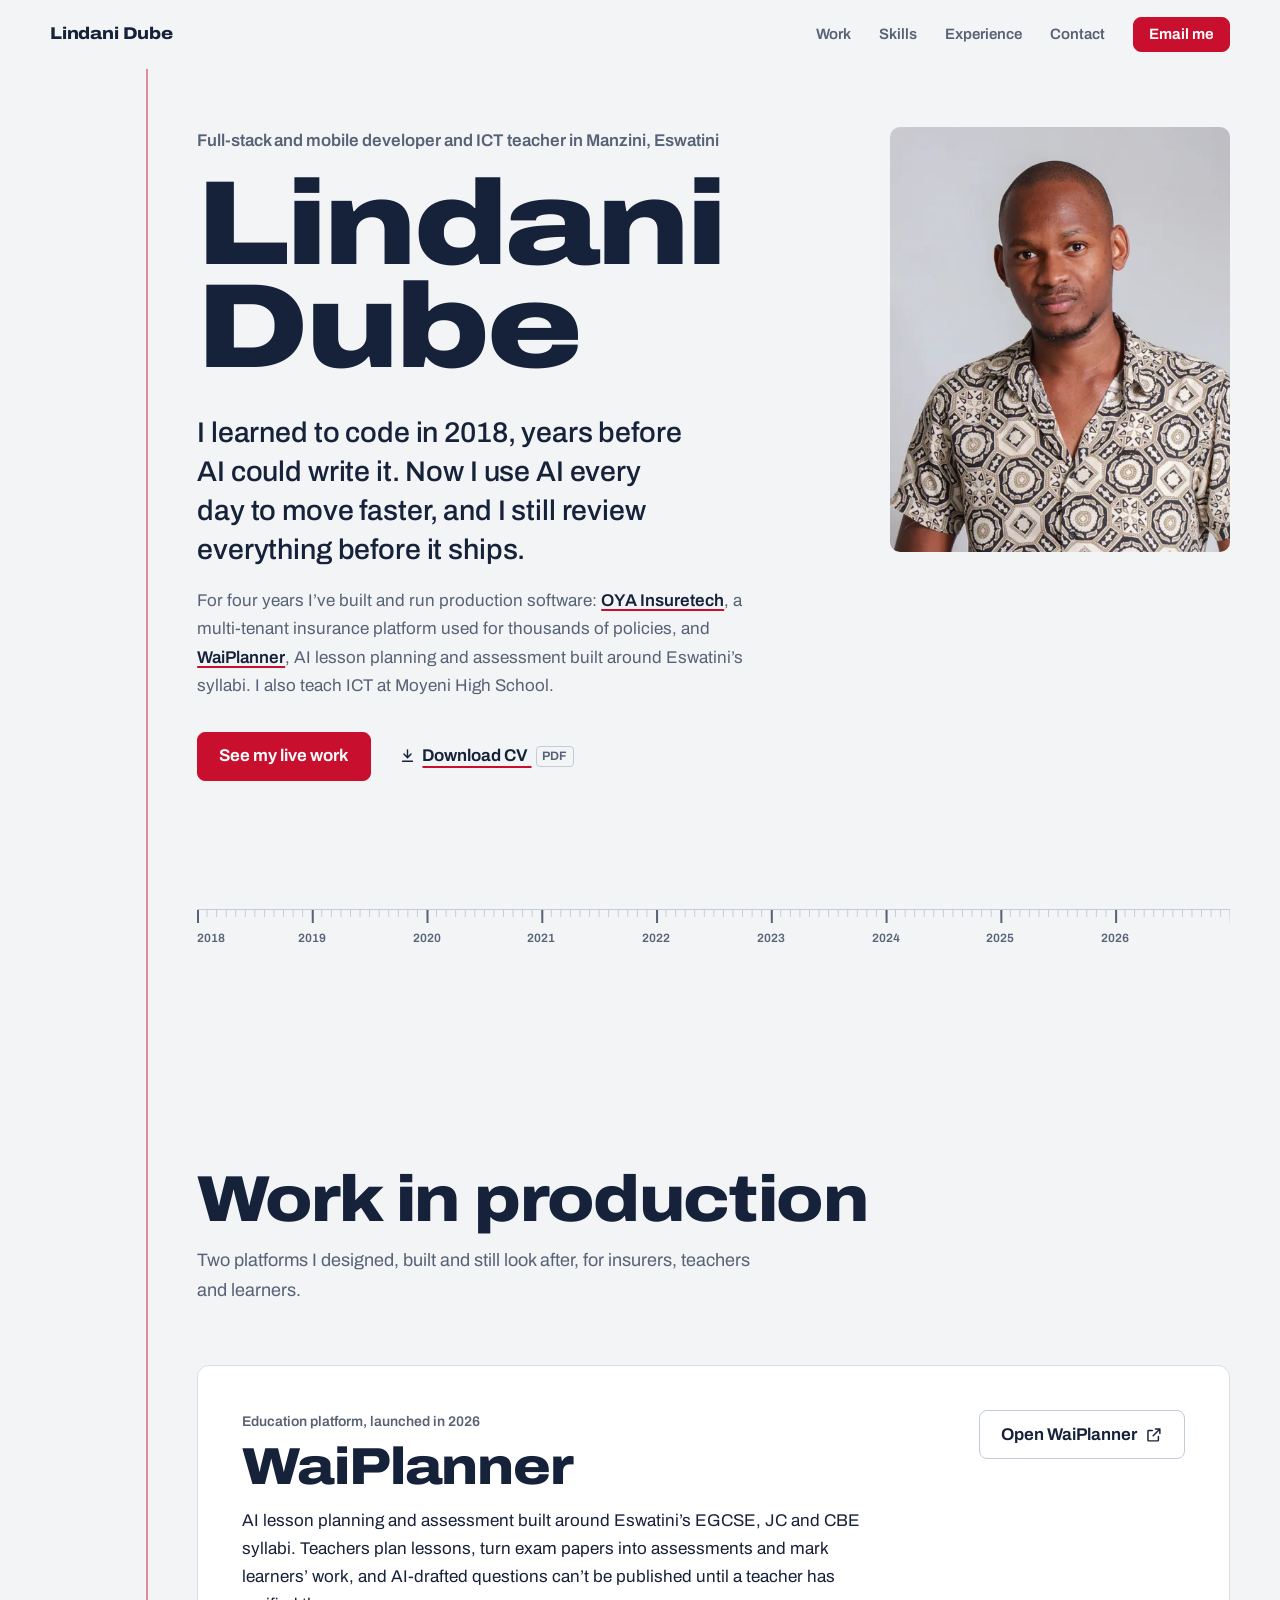
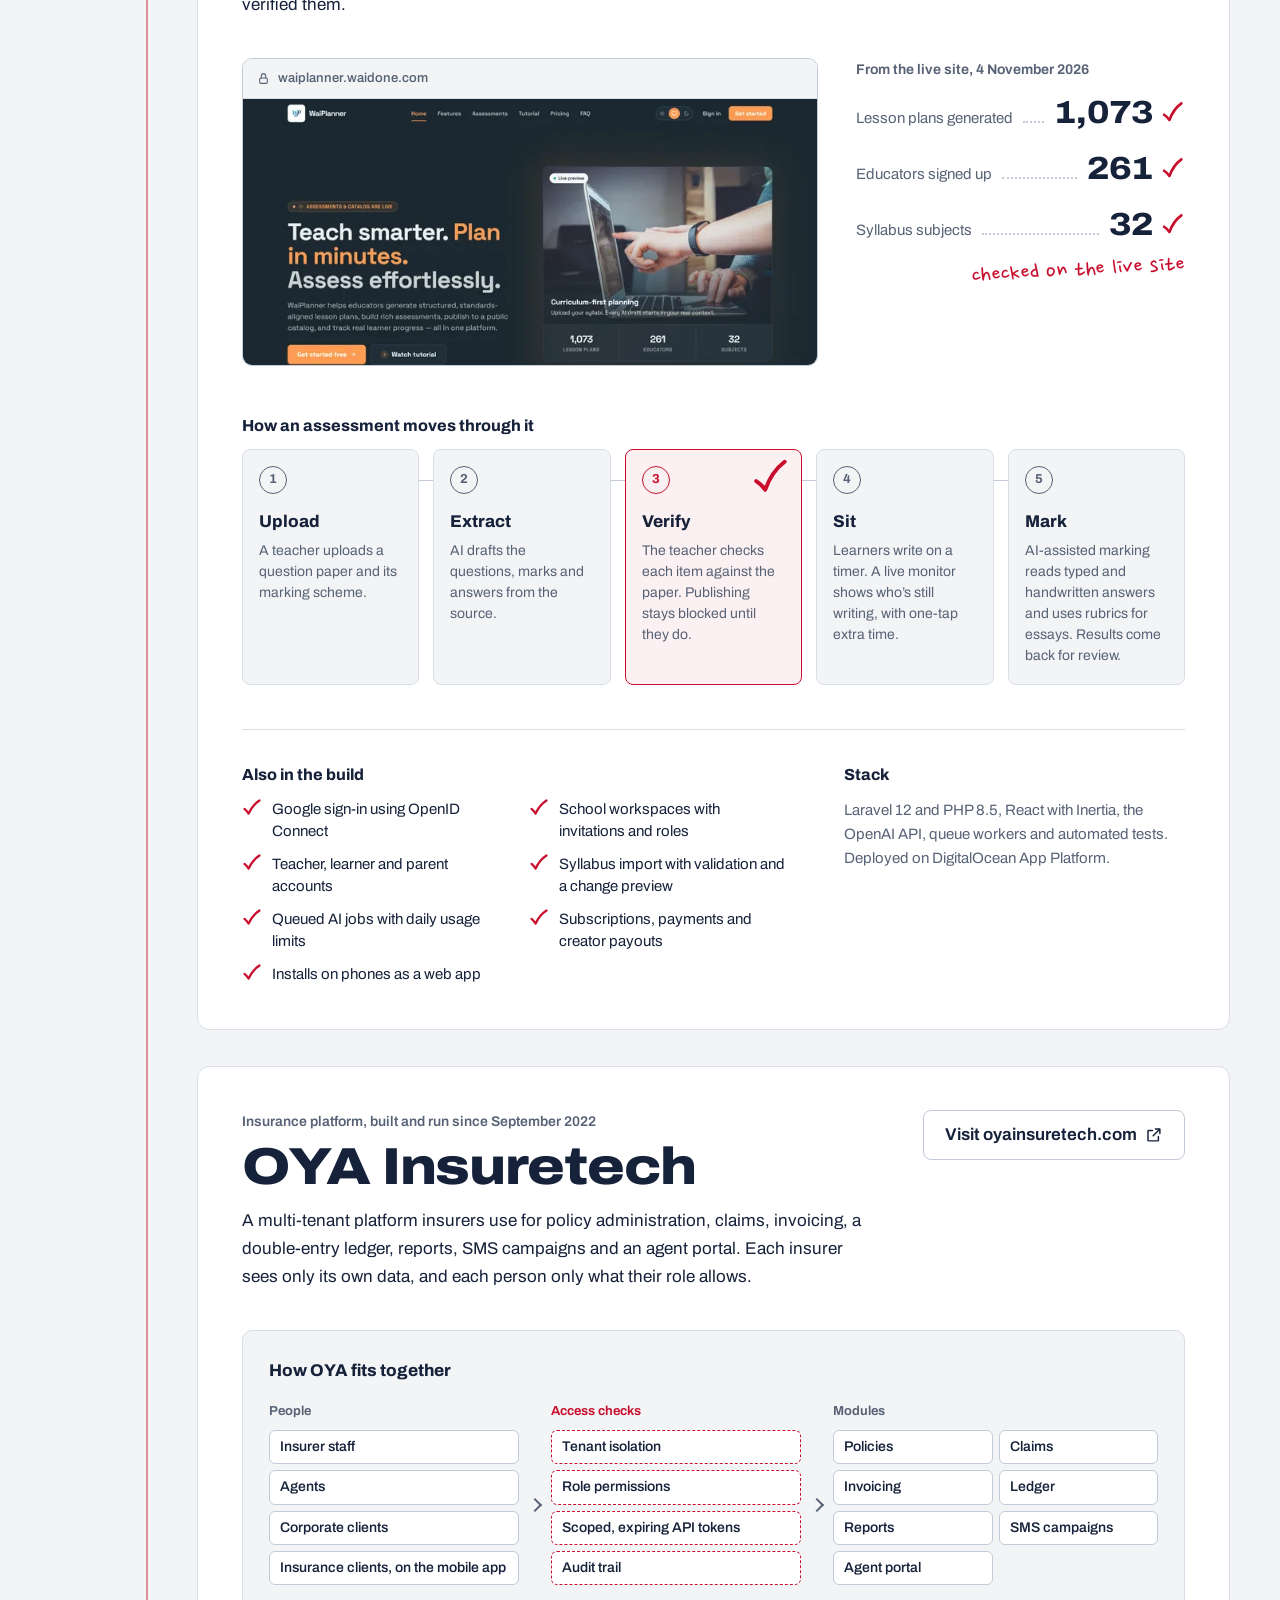
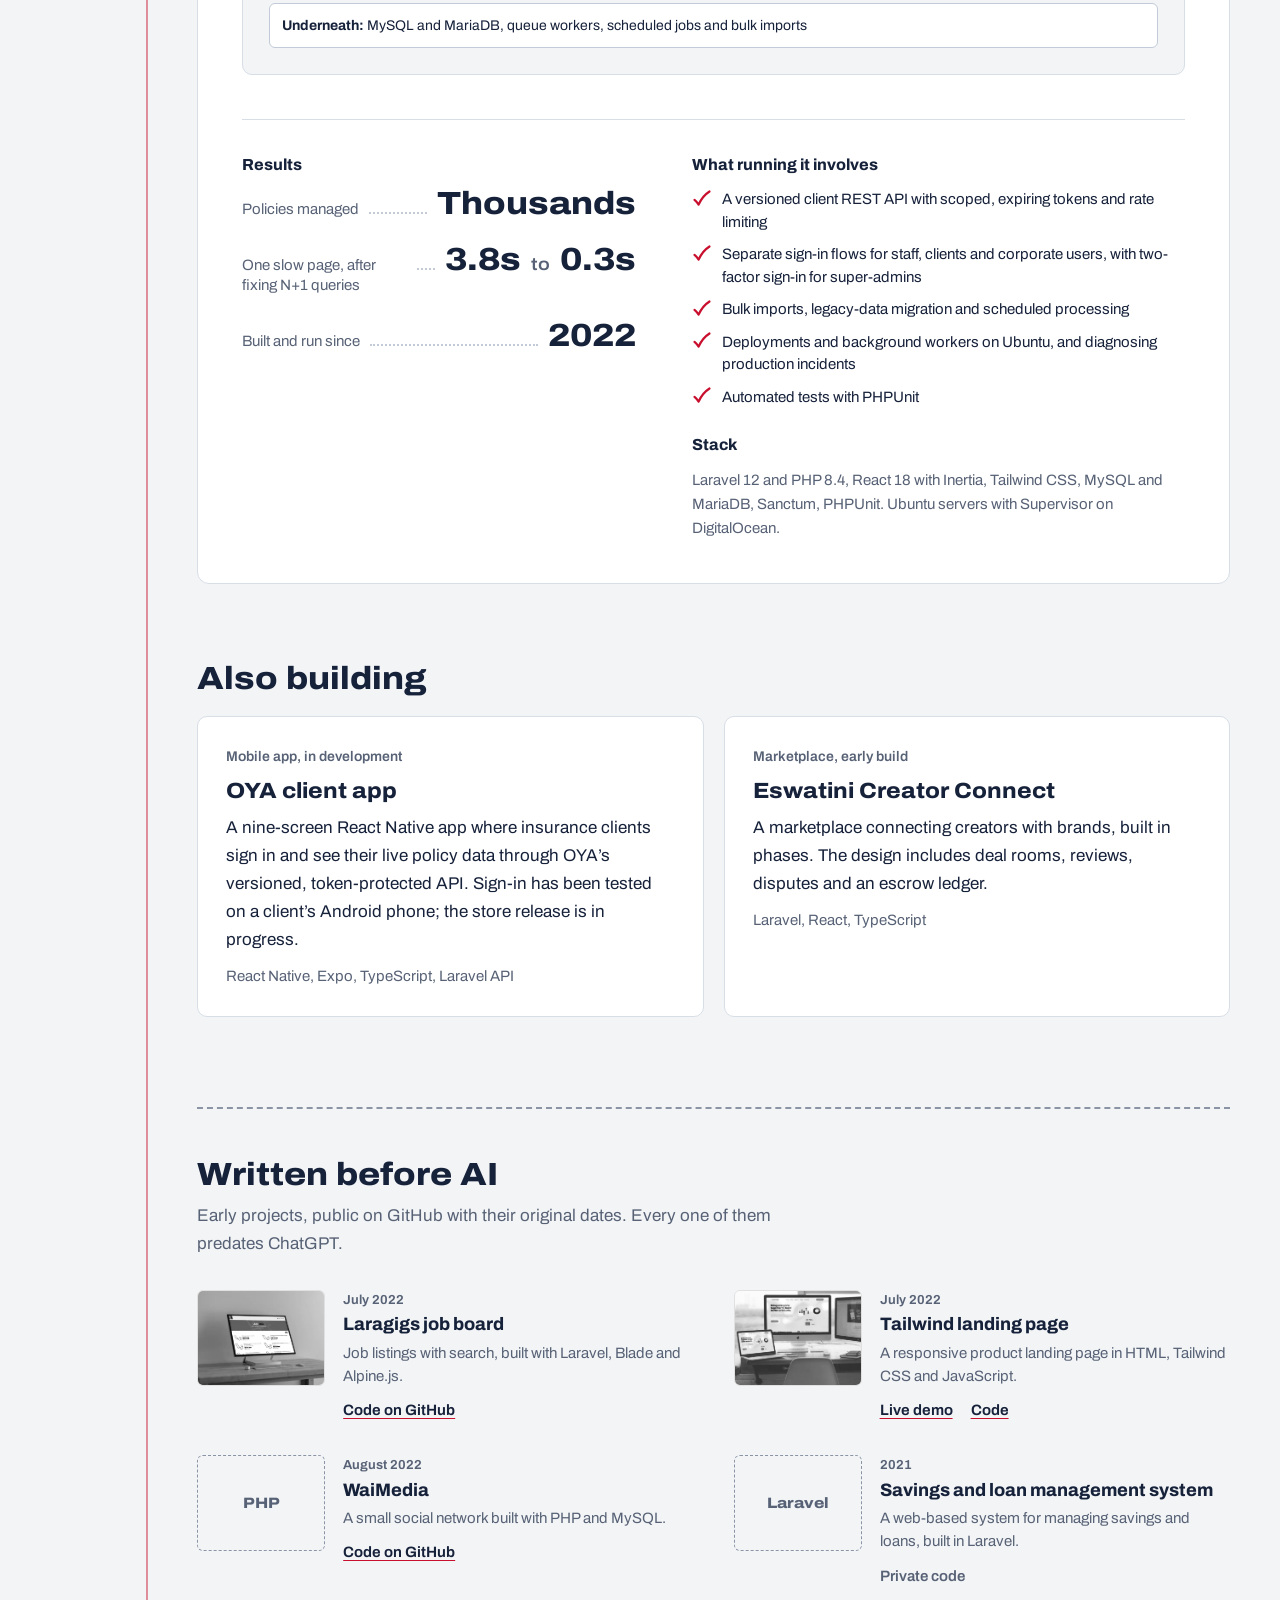
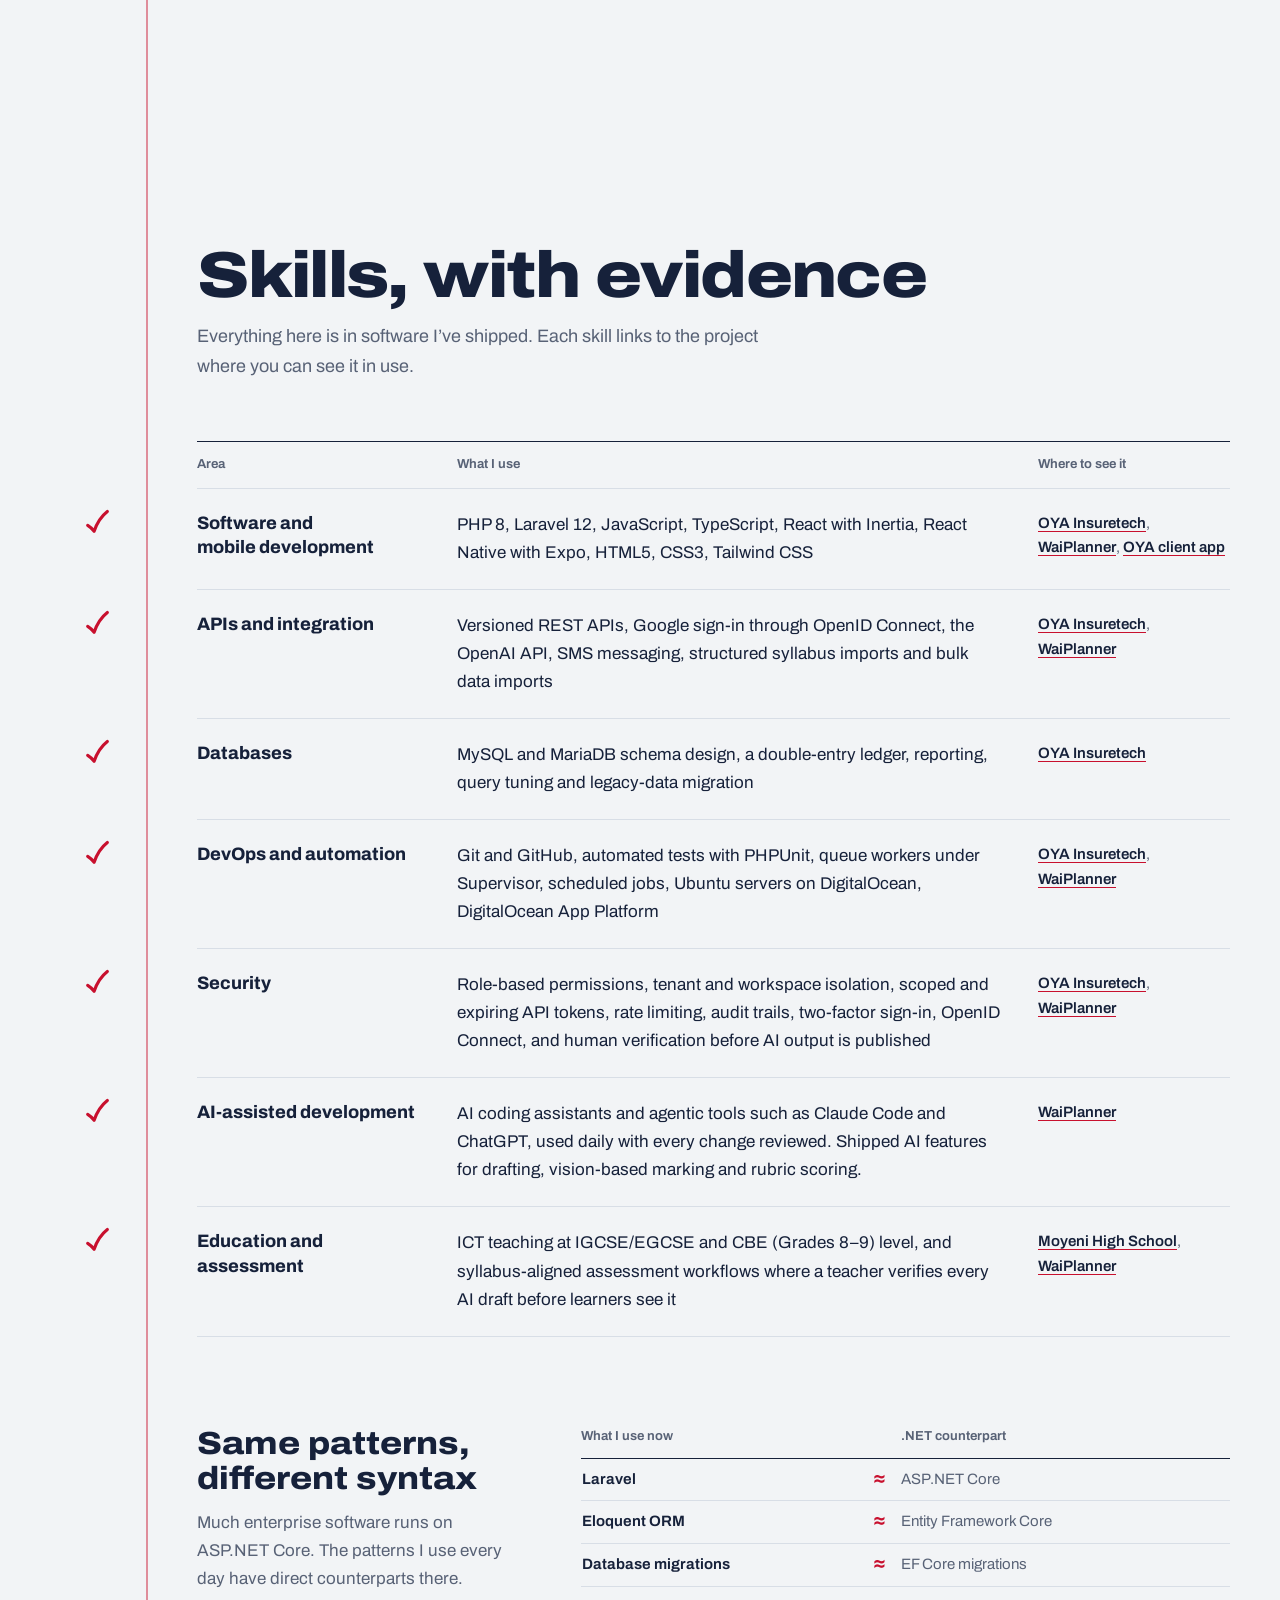
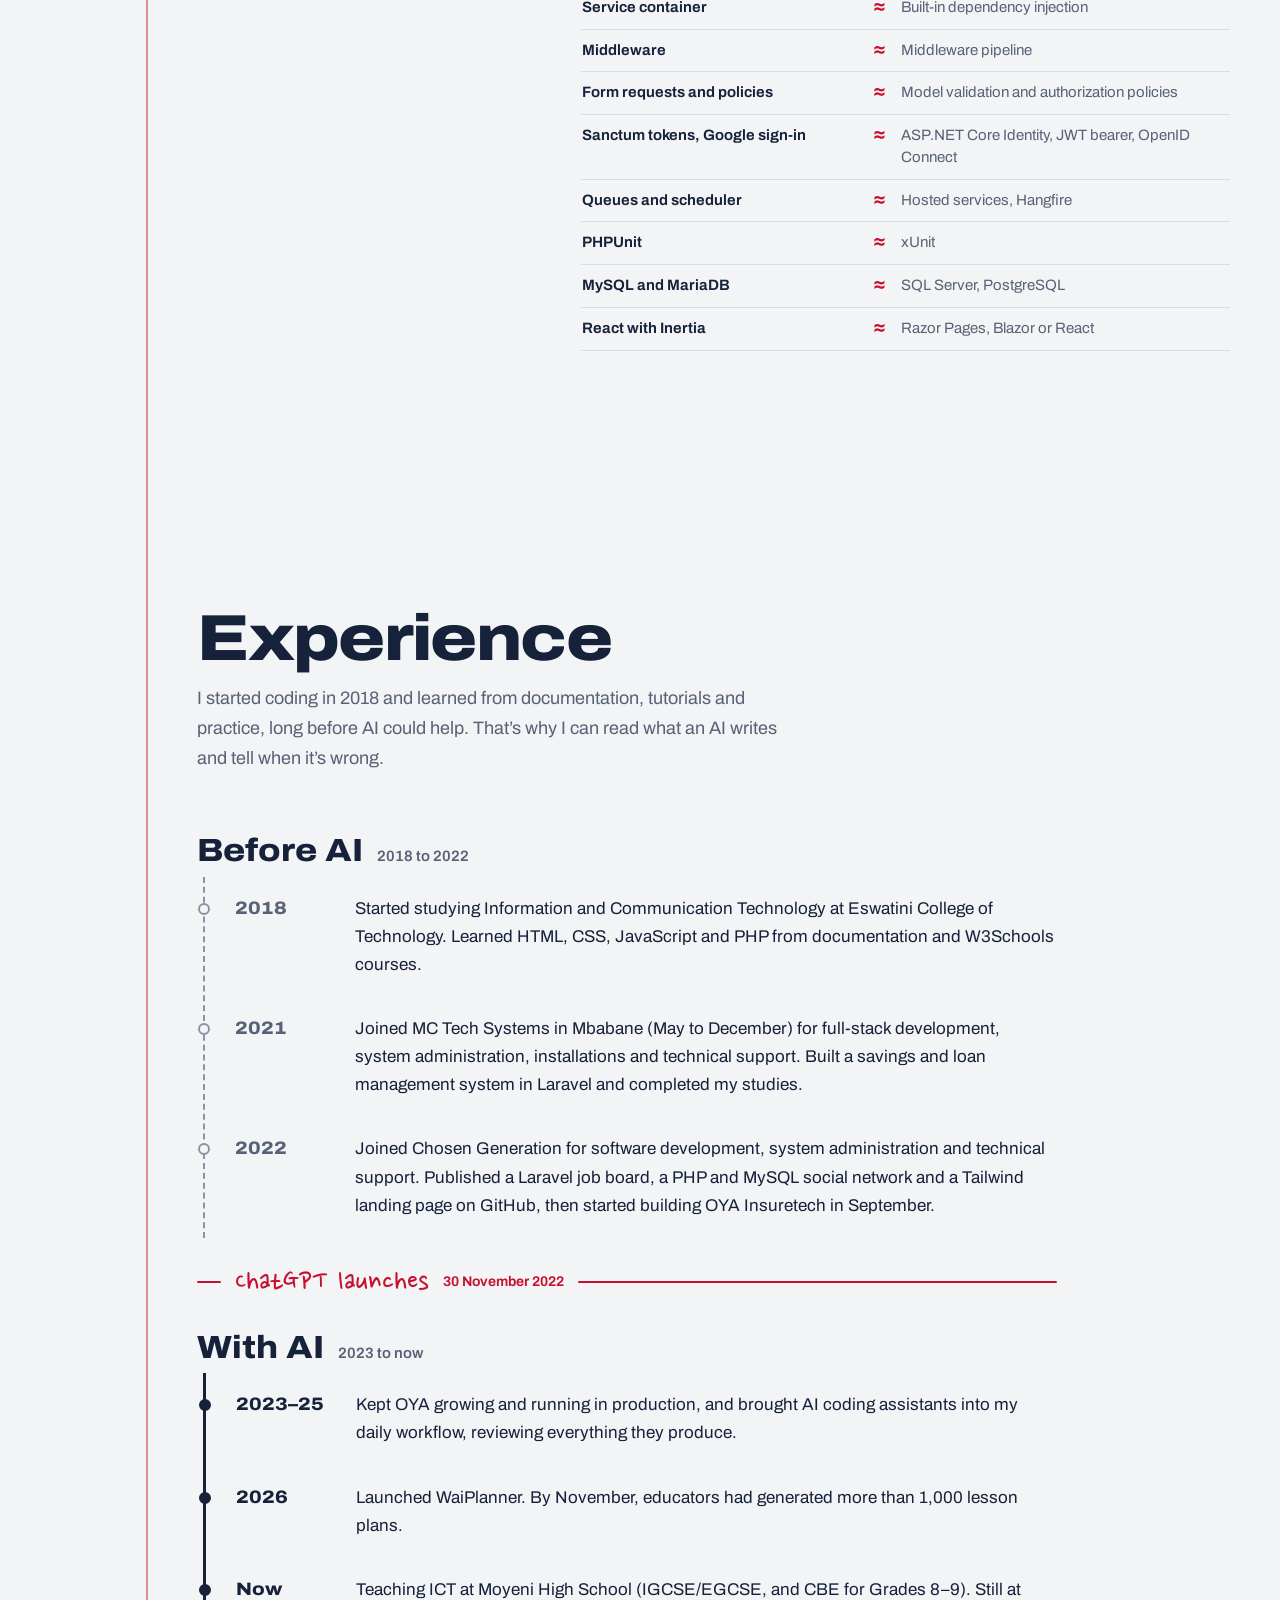
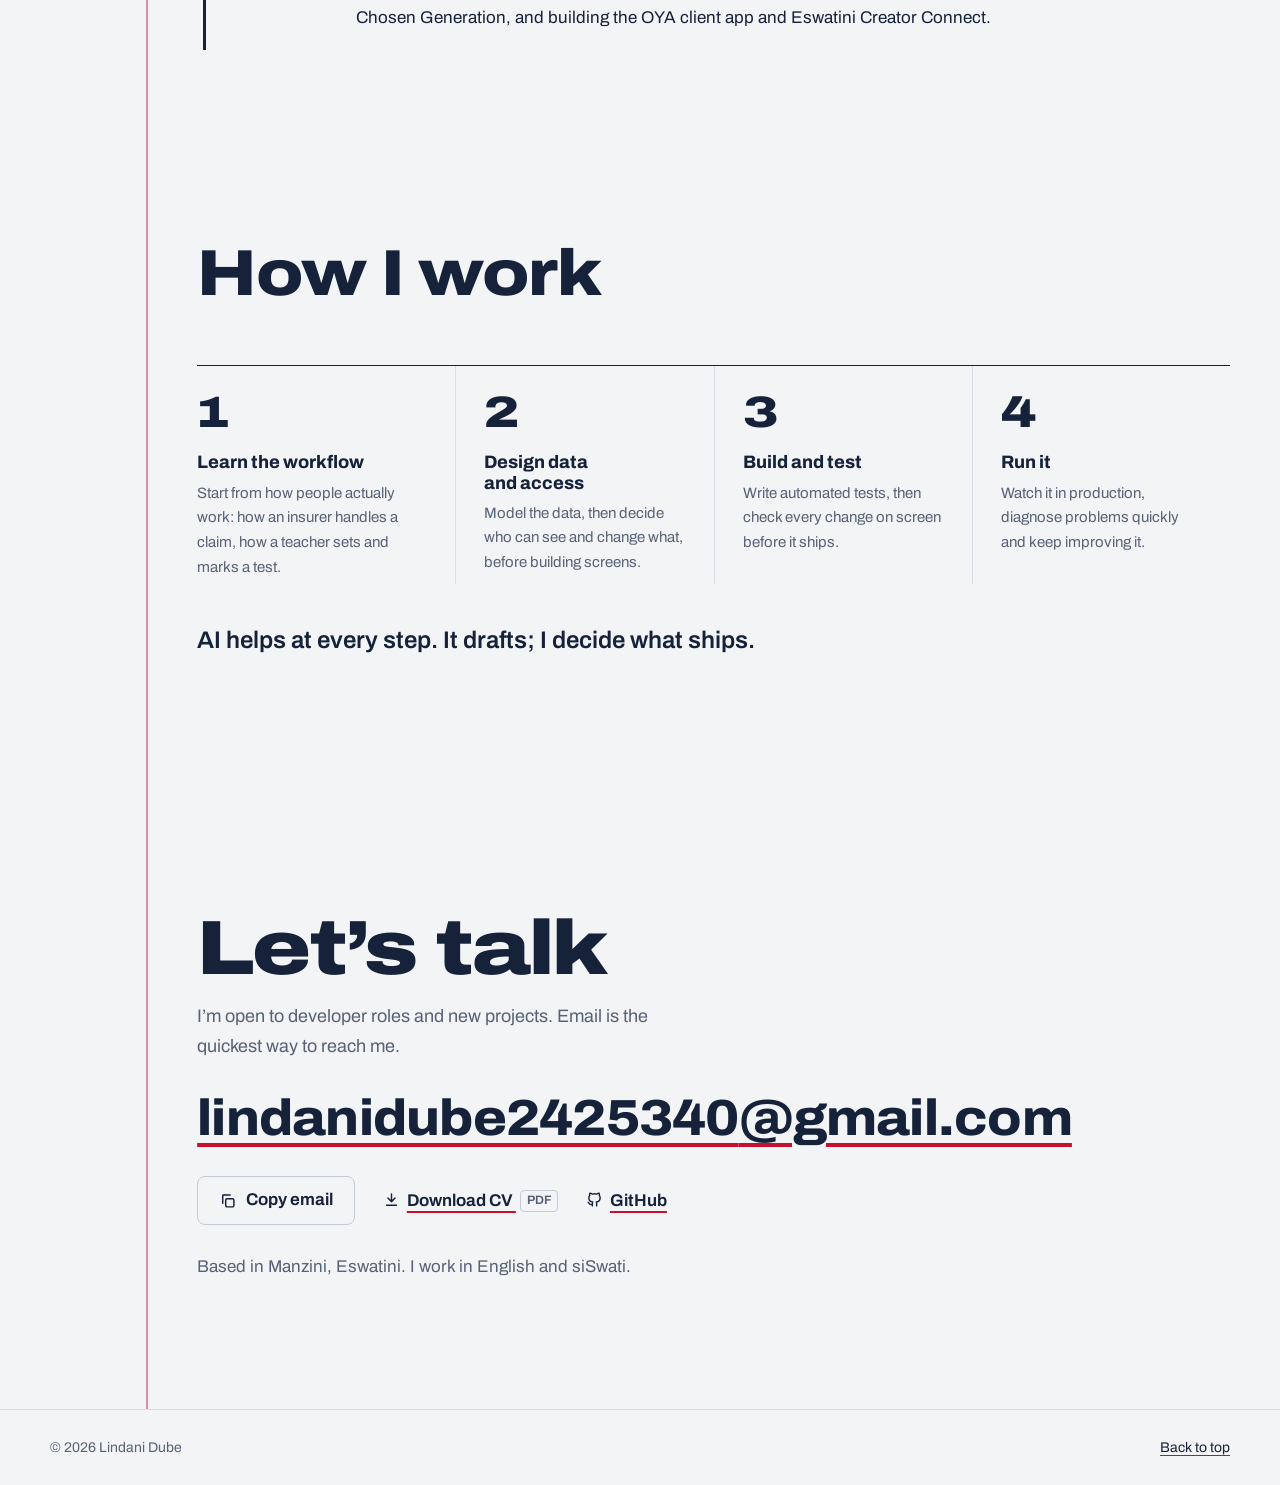
==== commit 2b8f28e8: "Add teaching and Chosen Generation; publish two-page CV - Hero, page title and structured data now c" ====
--- a/index.html
+++ b/index.html
@@ -3,17 +3,17 @@
   <head>
     <meta charset="utf-8" />
     <meta name="viewport" content="width=device-width, initial-scale=1" />
-    <title>Lindani Dube | Full-stack and Mobile Developer, Eswatini</title>
+    <title>Lindani Dube | Full-stack Developer and ICT Teacher, Eswatini</title>
     <meta
       name="description"
-      content="Full-stack and mobile developer in Manzini, Eswatini, coding since 2018. I build and run production systems: OYA Insuretech, a multi-tenant insurance platform, and WaiPlanner, AI lesson planning and assessment for Eswatini's syllabi."
+      content="Full-stack and mobile developer and ICT teacher in Manzini, Eswatini, coding since 2018. I build and run OYA Insuretech, a multi-tenant insurance platform, and WaiPlanner, AI lesson planning and assessment for Eswatini's syllabi."
     />
     <meta name="author" content="Lindani Dube" />
     <meta name="color-scheme" content="light dark" />
     <meta name="theme-color" content="#f2f4f6" media="(prefers-color-scheme: light)" />
     <meta name="theme-color" content="#0f1522" media="(prefers-color-scheme: dark)" />
     <meta property="og:type" content="profile" />
-    <meta property="og:title" content="Lindani Dube, full-stack and mobile developer" />
+    <meta property="og:title" content="Lindani Dube, full-stack developer and ICT teacher" />
     <meta
       property="og:description"
       content="Coding since 2018, years before AI could write it. I build and run OYA Insuretech and WaiPlanner."
@@ -40,7 +40,11 @@
         "@context": "https://schema.org",
         "@type": "Person",
         "name": "Lindani Dube",
-        "jobTitle": "Full-stack and mobile developer",
+        "jobTitle": ["Full-stack and mobile developer", "ICT teacher"],
+        "worksFor": [
+          { "@type": "Organization", "name": "Chosen Generation" },
+          { "@type": "HighSchool", "name": "Moyeni High School" }
+        ],
         "email": "mailto:lindanidube2425340@gmail.com",
         "address": {
           "@type": "PostalAddress",
@@ -122,7 +126,7 @@
         <div class="wrap row">
           <div class="body hero-grid">
             <div class="hero-text">
-              <p class="hero-role">Full-stack and mobile developer in Manzini, Eswatini</p>
+              <p class="hero-role">Full-stack and mobile developer and ICT teacher in Manzini, Eswatini</p>
               <h1 class="name" id="name">Lindani <br />Dube</h1>
               <p class="lede">
                 I learned to code in 2018, years before AI could write it. Now I
@@ -134,7 +138,8 @@
                 <a href="#oya">OYA Insuretech</a>, a multi-tenant insurance
                 platform used for thousands of policies, and
                 <a href="#waiplanner">WaiPlanner</a>, AI lesson planning and
-                assessment built around Eswatini’s syllabi.
+                assessment built around Eswatini’s syllabi. I also teach ICT at
+                Moyeni High School.
               </p>
               <div class="hero-actions">
                 <a class="btn" href="#work">See my live work</a>
@@ -634,6 +639,17 @@
                 </p>
                 <p class="evidence-where"><a href="#waiplanner">WaiPlanner</a></p>
               </div>
+              <div class="evidence-row">
+                <h3>Education and assessment</h3>
+                <p>
+                  ICT teaching at IGCSE/EGCSE and CBE (Grades 8–9) level, and
+                  syllabus-aligned assessment workflows where a teacher verifies
+                  every AI draft before learners see it
+                </p>
+                <p class="evidence-where">
+                  <a href="#experience">Moyeni High School</a>, <a href="#waiplanner">WaiPlanner</a>
+                </p>
+              </div>
             </div>
 
             <div class="bridge">
@@ -708,9 +724,11 @@
                   <li>
                     <span class="story-year">2022</span>
                     <p>
-                      Published a Laravel job board, a PHP and MySQL social
-                      network and a Tailwind landing page on GitHub, then
-                      started building OYA Insuretech in September.
+                      Joined Chosen Generation for software development, system
+                      administration and technical support. Published a Laravel
+                      job board, a PHP and MySQL social network and a Tailwind
+                      landing page on GitHub, then started building OYA
+                      Insuretech in September.
                     </p>
                   </li>
                 </ol>
@@ -741,7 +759,11 @@
                   </li>
                   <li>
                     <span class="story-year">Now</span>
-                    <p>Building the OYA client app and Eswatini Creator Connect.</p>
+                    <p>
+                      Teaching ICT at Moyeni High School (IGCSE/EGCSE, and CBE
+                      for Grades 8–9). Still at Chosen Generation, and building
+                      the OYA client app and Eswatini Creator Connect.
+                    </p>
                   </li>
                 </ol>
               </div>
